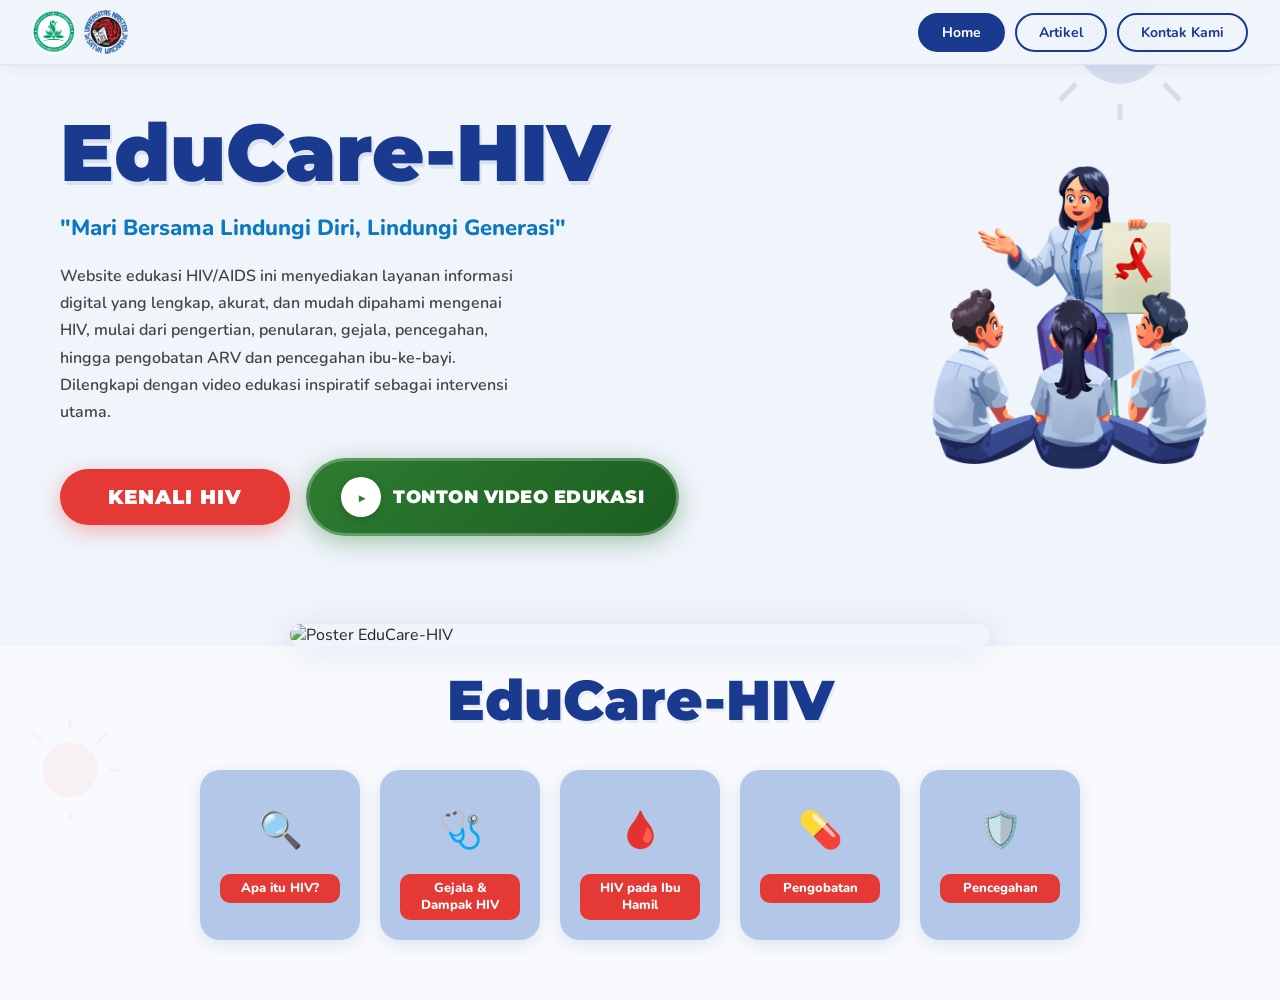
==== index.html @ a81329e0 "sudah semua" ====
<!DOCTYPE html>
<html lang="id">
<head>
<meta charset="UTF-8">
<meta name="viewport" content="width=device-width, initial-scale=1.0">
<title>Digital Edu-HIV | Kenali HIV</title>
<link href="https://fonts.googleapis.com/css2?family=Nunito:wght@400;600;700;800;900&family=Montserrat:wght@700;800;900&display=swap" rel="stylesheet">
<link rel="stylesheet" href="style.css">
</head>
<body>
<!-- Virus background decoration -->
<div style="position:fixed;inset:0;pointer-events:none;z-index:0;overflow:hidden">
  <svg style="position:absolute;top:-40px;right:80px;width:160px;opacity:0.12" viewBox="0 0 200 200"><circle cx="100" cy="100" r="55" fill="#1a3a8f"/><g stroke="#1a3a8f" stroke-width="6" fill="none"><line x1="100" y1="20" x2="100" y2="0"/><line x1="155" y1="45" x2="175" y2="25"/><line x1="180" y1="100" x2="200" y2="100"/><line x1="155" y1="155" x2="175" y2="175"/><line x1="100" y1="180" x2="100" y2="200"/><line x1="45" y1="155" x2="25" y2="175"/><line x1="20" y1="100" x2="0" y2="100"/><line x1="45" y1="45" x2="25" y2="25"/></g><circle cx="100" cy="20" r="7" fill="#1a3a8f"/></svg>
  <svg style="position:absolute;bottom:80px;left:20px;width:100px;opacity:0.09" viewBox="0 0 200 200"><circle cx="100" cy="100" r="55" fill="#e53935"/><g stroke="#e53935" stroke-width="6" fill="none"><line x1="100" y1="20" x2="100" y2="0"/><line x1="155" y1="45" x2="175" y2="25"/><line x1="180" y1="100" x2="200" y2="100"/><line x1="100" y1="180" x2="100" y2="200"/><line x1="45" y1="45" x2="25" y2="25"/></g></svg>
</div>

<!-- NAVBAR -->
<nav class="navbar">
  <div class="navbar-logos">
    <img src="gambar/logo FIK.jpeg" alt="Logo FIK"> 
    <img src="gambar/UKSW LOGO.png" alt="Logo UKSW">
  </div>
  <div class="navbar-links">
    <a class="nav-btn active" href="index.html">Home</a>
    <a class="nav-btn" href="artikel.html">Artikel</a>
    <a class="nav-btn" href="kontak.html">Kontak Kami</a>
  </div>
</nav>

<!-- ================ HOME PAGE ================ -->
<div class="page active" id="page-home">
  <div class="hero" style="position:relative">
    <div class="hero-text">
      <div class="hero-title">EduCare-HIV</div>
      <div class="hero-subtitle"> "Mari Bersama Lindungi Diri, Lindungi Generasi"</div>
      <p class="hero-desc">Website edukasi HIV/AIDS ini menyediakan layanan informasi digital yang lengkap, akurat, dan mudah dipahami mengenai HIV, mulai dari pengertian, penularan, gejala, pencegahan, hingga pengobatan ARV dan pencegahan ibu-ke-bayi. Dilengkapi dengan video edukasi inspiratif sebagai intervensi utama.</p>
      <div style="display:flex; align-items:center; gap:16px; flex-wrap:wrap;">
        <button class="hero-cta" onclick="showMenuSection()">KENALI HIV</button>
        <a href="https://youtu.be/QEv-DWT2_fU?si=ccV4FXZX_qn6AfQ3" target="_blank" rel="noopener" class="video-edu-btn">
          <span class="video-edu-icon">▶</span>
          Tonton Video Edukasi
        </a>
      </div>
    </div>
    <div class="hero-image">
      <svg viewBox="0 0 200 200" fill="none">
        <image href="gambar/1.png" x="0" y="0" width="200" height="200"/>
      </svg>
    </div>
  </div>
  
  <!-- POSTER -->
  <div class="poster-wrap" style="display:flex; justify-content:center; align-items:center; padding: 40px 24px 0; background:transparent;">
    <img src="gambar/Poster.jpg" alt="Poster EduCare-HIV" style="max-width:700px; width:100%; border-radius:20px; box-shadow:0 8px 32px rgba(26,58,143,0.18);">
  </div>

  <div class="menu-section" id="menu-section">
    <div class="menu-title">EduCare-HIV</div>
    <div class="menu-grid">
      <button class="menu-card" onclick="showPage('apa-itu-hiv')"><div class="menu-card-icon">🔍</div><div class="menu-card-label">Apa itu HIV?</div></button>
      <button class="menu-card" onclick="showPage('gejala-dampak')"><div class="menu-card-icon">🩺</div><div class="menu-card-label">Gejala &amp; Dampak HIV</div></button>
      <button class="menu-card" onclick="showPage('hiv-ibu-hamil')"><div class="menu-card-icon">🩸</div><div class="menu-card-label">HIV pada Ibu Hamil</div></button>
      <button class="menu-card" onclick="showPage('pengobatan')"><div class="menu-card-icon">💊</div><div class="menu-card-label">Pengobatan</div></button>
      <button class="menu-card" onclick="showPage('pencegahan')"><div class="menu-card-icon">🛡️</div><div class="menu-card-label">Pencegahan</div></button>
    </div>
  </div>
</div>

<!-- ================ APA ITU HIV PAGE ================ -->
<div class="page" id="page-apa-itu-hiv">
  <div class="inner-page">
    <div class="page-title reveal">Apa itu HIV?</div>
    <div class="reveal delay-1">
      <div class="acc-row" onclick="togglePanel('panel-pengertian', this.querySelector('.acc-row-label'))">
        <div class="acc-row-icon"><svg width="44" height="52" viewBox="0 0 100 120"><path d="M50 5 L88 22 L88 62 Q88 92 50 112 Q12 92 12 62 L12 22 Z" fill="#1a3a8f" stroke="#4a90d9" stroke-width="3"/><path d="M50 35 Q55 44 55 51 Q55 59 50 65 Q45 59 45 51 Q45 44 50 35Z" fill="#e53935"/><path d="M50 65 L44 78 M50 65 L56 78" stroke="#e53935" stroke-width="3" fill="none"/></svg></div>
        <div class="acc-row-right">
          <button class="acc-row-label" id="lbl-pengertian">Pengertian HIV/AIDS <span>▼</span></button>
          <div class="acc-row-bar"></div>
        </div>
      </div>
      <div class="acc-panel" id="panel-pengertian">
  <div class="acc-panel-inner" style="display:flex; align-items:stretch; gap:16px;">
    <div class="acc-panel-imgs" style="flex:0 0 50%; min-width:0;">
      <div class="acc-panel-img" style="height:100%; min-height:200px;">
        <img src="gambar/3.jpeg" alt="gambar" style="width:100%;height:100%;object-fit:cover;border-radius:8px;">
      </div>
    </div>
    <div class="acc-panel-text" style="flex:1; min-width:0;">
      <p><strong>HIV (Human Immunodeficiency Virus)</strong> adalah virus yang menyerang sistem kekebalan tubuh manusia, khususnya sel CD4 atau sel T-helper yang berperan penting dalam melindungi tubuh dari berbagai penyakit infeksi. Virus ini secara perlahan melemahkan kemampuan tubuh untuk melawan infeksi dan penyakit tertentu.</p><br>
      <p>HIV termasuk dalam kelompok <strong>retrovirus</strong>, yang berarti virus ini menggunakan RNA sebagai materi genetiknya dan menggunakan enzim <em>reverse transcriptase</em> untuk mengubah RNA menjadi DNA di dalam sel inang. <em>Nursalam, Ninuk, D.M. (2022).</em></p><br>
      <p><strong>AIDS (Acquired Immunodeficiency Syndrome)</strong> adalah stadium akhir infeksi HIV saat CD4 &lt; 200 sel/μL, membuat tubuh tidak mampu melawan infeksi oportunistik yang mengancam jiwa.</p>
    </div>
  </div>
</div>
    </div>
    <div class="reveal delay-2">
      <div class="acc-row" onclick="togglePanel('panel-penularan', this.querySelector('.acc-row-label'))">
        <div class="acc-row-icon"><svg width="50" height="50" viewBox="0 0 100 100"><circle cx="35" cy="30" r="18" fill="#7b4f3a"/><rect x="17" y="46" width="36" height="40" rx="10" fill="#a0522d"/><circle cx="65" cy="30" r="18" fill="#5a3e2b"/><rect x="47" y="46" width="36" height="40" rx="10" fill="#7b5c44"/></svg></div>
        <div class="acc-row-right">
          <button class="acc-row-label" id="lbl-penularan">Cara Penularan <span>▼</span></button>
          <div class="acc-row-bar"></div>
        </div>
      </div>
      <div class="acc-panel" id="panel-penularan">
        <div class="acc-panel-inner">
          <div class="acc-panel-imgs">
            <div class="acc-panel-img" style="background:linear-gradient(180deg,#b71c1c,#c62828)">🩸</div>
            <div class="acc-panel-img" style="background:linear-gradient(180deg,#c62828,#880e0e)">🍼</div>
            <div class="acc-panel-img" style="background:linear-gradient(180deg,#880e0e,#6a0000)">👶</div>
          </div>
          <div class="acc-panel-text">
            <p>HIV dapat ditularkan melalui kontak langsung dengan cairan tubuh: <strong>darah, air mani, cairan vagina, cairan rektal, serta ASI</strong>. Penularan terjadi melalui hubungan seksual tanpa pengaman, berbagi jarum suntik, transfusi darah yang terkontaminasi, dan penularan dari ibu ke anak.</p><br>
            <p>Penularan dari ibu ke anak <strong>(transmisi vertikal)</strong> dapat terjadi selama kehamilan, persalinan, maupun saat menyusui.</p><br>
            <p>⚠️ <strong>HIV TIDAK menular</strong> melalui: jabat tangan, pelukan, batuk, bersin, berbagi makanan/minuman, toilet, atau gigitan nyamuk.</p>
          </div>
        </div>
      </div>
    </div>
    <div class="reveal delay-3">
      <div class="acc-row" onclick="togglePanel('panel-epidemiologi', this.querySelector('.acc-row-label'))">
        <div class="acc-row-icon"><svg width="52" height="48" viewBox="0 0 110 100"><rect x="5" y="10" width="100" height="75" rx="8" fill="#1a3a8f" opacity="0.15"/><rect x="20" y="55" width="14" height="28" rx="3" fill="#e53935"/><rect x="42" y="40" width="14" height="43" rx="3" fill="#e53935" opacity="0.8"/><rect x="64" y="28" width="14" height="55" rx="3" fill="#e53935" opacity="0.6"/><rect x="86" y="15" width="14" height="68" rx="3" fill="#e53935" opacity="0.4"/><polyline points="27,55 49,40 71,28 93,15" stroke="#ffd600" stroke-width="3" fill="none" stroke-linecap="round"/></svg></div>
        <div class="acc-row-right">
          <button class="acc-row-label" id="lbl-epidemiologi">Infografis Epidemiologi <span>▼</span></button>
          <div class="acc-row-bar"></div>
        </div>
      </div>
      <div class="acc-panel" id="panel-epidemiologi">
        <div class="acc-panel-inner">
          <div class="acc-panel-imgs">
            <div class="acc-panel-img" style="background:linear-gradient(180deg,#1a3a8f,#1565c0)">🌍</div>
            <div class="acc-panel-img" style="background:linear-gradient(180deg,#1565c0,#0d47a1)">📊</div>
            <div class="acc-panel-img" style="background:linear-gradient(180deg,#0d47a1,#0a2f7a)">🏥</div>
          </div>
          <div class="acc-panel-text">
            <p>Menurut <strong>WHO</strong>, HIV masih menjadi masalah kesehatan global dengan <strong style="color:#ffd600">39 juta penderita</strong> (2022). Afrika menjadi wilayah terdampak terbesar, sementara Asia Tenggara menyumbang ~10% kasus.</p>
            <div style="display:grid;grid-template-columns:1fr 1fr 1fr;gap:8px;margin-top:16px">
              <div style="background:rgba(255,255,255,0.12);border-radius:10px;padding:10px;text-align:center"><div style="font-size:20px;font-weight:900;color:#ffd600">39 Jt</div><div style="font-size:11px;opacity:0.85">ODHA di dunia (2022)</div></div>
              <div style="background:rgba(255,255,255,0.12);border-radius:10px;padding:10px;text-align:center"><div style="font-size:20px;font-weight:900;color:#ffd600">1,6%</div><div style="font-size:11px;opacity:0.85">Angka kematian (2022)</div></div>
              <div style="background:rgba(255,255,255,0.12);border-radius:10px;padding:10px;text-align:center"><div style="font-size:20px;font-weight:900;color:#ffd600">1,3 Jt</div><div style="font-size:11px;opacity:0.85">Kasus AIDS baru (2022)</div></div>
            </div>
          </div>
        </div>
      </div>
    </div>
    <div class="clearfix reveal delay-4"><button class="btn-back" onclick="showPage('home')">⬅ KEMBALI</button></div>
  </div>
</div>

<!-- ================ GEJALA & DAMPAK PAGE ================ -->
<div class="page" id="page-gejala-dampak">
  <div class="inner-page">
    <div class="page-title reveal">Gejala &amp; Dampak HIV</div>
    <div class="acc-item reveal delay-1">
      <button class="acc-header" onclick="toggleAcc(this)"><span class="acc-icon">🤱</span>Fase Akut<span class="acc-arrow">▼</span></button>
      <div class="acc-body">
        <div class="acc-content">
         <div class="acc-content-text" style="display:flex; align-items:stretch; gap:16px;">
          <div style="flex:0 0 50%; min-width:0;">
          <img src="gambar/4.png" alt="gambar" style="width:100%;height:100%;object-fit:cover;border-radius:8px;">
          </div>
      <div style="flex:1; min-width:0;">
       <p><strong>Fase akut</strong> HIV umumnya terjadi 2–4 minggu setelah paparan, dengan gejala menyerupai flu: demam, kelelahan, ruam, sakit kepala, pembengkakan kelenjar getah bening, dan diare. Pada tahap ini terjadi kerusakan signifikan pada sistem imun, termasuk hilangnya hingga 60% sel CD4 memori dalam dua minggu pertama.</p>
        <br><p>Pada ibu hamil, fase akut juga muncul dalam rentang waktu yang sama dengan keluhan demam, nyeri tenggorokan, ruam, pembesaran kelenjar getah bening, serta nyeri otot dan sendi. Viral load sangat tinggi sehingga meningkatkan risiko transmisi dari ibu ke janin (Hastuti et al., 2022).</p>      
      </div>
    </div>
  </div>
</div>
    </div>
    <div class="acc-item">
      <button class="acc-header" onclick="toggleAcc(this)"><span class="acc-icon">❤️</span>Fase Laten<span class="acc-arrow">▼</span></button>
      <div class="acc-body">
        <div class="acc-content">
         <div class="acc-content-text" style="display:flex; align-items:stretch; gap:16px;">
          <div style="flex:0 0 50%; min-width:0;">
          <img src="gambar/5.png" alt="gambar" style="width:100%;height:100%;object-fit:cover;border-radius:8px;">
          </div>
          <div style="flex:1; min-width:0;">
          <p>Virus bereplikasi secara aktif di dalam tubuh, namun penderita umumnya tidak menunjukkan gejala klinis yang nyata. Pada ibu hamil dengan HIV dalam fase laten ini menjadi sumber penularan bagi janinnya. Jika tidak terdeteksi, kondisi ini dapat berkembang ke tahap lebih berat dengan gejala demam persisten, penurunan berat badan, pembengkakan kelenjar getah bening, keringat malam, dan kelemahan tubuh (Pravitasari et al., 2022).</p>
        </div>
      </div>
  </div>
</div>
    </div>
    <div class="acc-item">
      <button class="acc-header" onclick="toggleAcc(this)"><span class="acc-icon">🎗️</span>Fase AIDS<span class="acc-arrow">▼</span></button>
     <div class="acc-body">
        <div class="acc-content">
         <div class="acc-content-text" style="display:flex; align-items:stretch; gap:16px;">
          <div style="flex:0 0 50%; min-width:0;">
          <img src="gambar/6.png" alt="gambar" style="width:100%;height:100%;object-fit:cover;border-radius:8px;">
          </div>
          <div style="flex:1; min-width:0;">
        <p><strong>AIDS</strong> adalah tahap akhir infeksi HIV: CD4 &lt; 200 sel/mm³ dan munculnya infeksi oportunistik seperti tuberkulosis, kandidiasis, dan pneumonia. Pada ibu hamil yang mengalami AIDS, risiko komplikasi kehamilan dan penularan ke bayi meningkat signifikan jika tidak mendapat terapi ARV optimal.</p>
        </div>
      </div>
  </div>
</div>
    </div>
    <div class="acc-item">
      <button class="acc-header" onclick="toggleAcc(this)"><span class="acc-icon">🧍</span>Dampak Fisik<span class="acc-arrow">▼</span></button>
      <div class="acc-body">
        <div class="acc-content">
         <div class="acc-content-text" style="display:flex; align-items:stretch; gap:16px;">
          <div style="flex:0 0 50%; min-width:0;">
          <img src="gambar/7.png" alt="gambar" style="width:100%;height:100%;object-fit:cover;border-radius:8px;">
          </div>
          <div style="flex:1; min-width:0;">
        <p>Dampak fisik HIV/AIDS meliputi inflamasi kronis, risiko penyakit jantung, osteoporosis, gangguan metabolisme, penurunan massa otot dan kelelahan kronis, serta gangguan kognitif. Pada ibu hamil, HIV menyebabkan imunosupresi berat sehingga rentan terhadap infeksi oportunistik seperti kandidiasis, gangguan pernapasan, dan diare kronis.</p>
        </div>
      </div>
  </div>
</div>
    </div>
    <div class="acc-item">
      <button class="acc-header" onclick="toggleAcc(this)"><span class="acc-icon">🧠</span>Dampak Psikologis<span class="acc-arrow">▼</span></button>
    <div class="acc-body">
  <div class="acc-content">
    <div class="acc-content-text" style="display:flex; align-items:center; gap:16px;">
      <div style="flex:0 0 45%; min-width:0;">
        <img src="gambar/8.png" alt="gambar" style="width:100%;aspect-ratio: 1153/589;object-fit:cover;object-position: center;border-radius:8px;display:block;">
      </div>
      <div style="flex:1; min-width:0;">
        <p>Sebagian besar ODHA mengalami tekanan mental signifikan setelah mengetahui status kesehatannya: penolakan diagnosa, stres berat, dan depresi. Sekitar sepertiga ODHA pernah mengalami ide untuk mengakhiri hidup. Stigma dan diskriminasi sosial memperparah kecemasan, mendorong ODHA menarik diri dari lingkungan sosial (Syam, 2025).</p>
        <br>
        <p>Ibu hamil dengan HIV memiliki risiko lebih tinggi mengalami depresi, kecemasan, dan stres prenatal. Evaluasi kesehatan mental menjadi aspek penting dalam pencegahan gangguan psikologis yang lebih berat.</p>
      </div>
    </div>
  </div>
</div>
    </div>
    <div class="acc-item">
      <button class="acc-header" onclick="toggleAcc(this)"><span class="acc-icon">👥</span>Stigma Sosial<span class="acc-arrow">▼</span></button>
       <div class="acc-body">
        <div class="acc-content">
         <div class="acc-content-text" style="display:flex; align-items:stretch; gap:16px;">
          <div style="flex:0 0 50%; min-width:0;">
          <img src="gambar/9.png" alt="gambar" style="width:100%;height:100%;object-fit:cover;border-radius:8px;">
          </div>
          <div style="flex:1; min-width:0;">
        <p>Stigma terhadap ODHA akibat kurangnya pemahaman masyarakat menimbulkan dampak psikologis: sedih, malu, cemas, dan rendah diri. Stigma membuat sebagian orang enggan mengungkapkan status atau mencari layanan medis. Kondisi serupa dialami ibu hamil dengan HIV yang takut penilaian sosial sehingga ragu menjalani pemeriksaan (Ninef et al., 2023).</p>
        </div>
      </div>
  </div>
</div>
    </div>
    <div class="clearfix"><button class="btn-back" onclick="showPage('home')">⬅ KEMBALI</button></div>
  </div>
</div>

<!-- ================ HIV IBU HAMIL PAGE ================ -->
<div class="page" id="page-hiv-ibu-hamil">
  <div class="inner-page">
    <div class="page-title reveal">HIV pada Ibu Hamil</div>
    <div class="acc-item">
      <button class="acc-header" onclick="toggleAcc(this)"><span class="acc-icon">🤰</span>Risiko Ibu ke Bayi<span class="acc-arrow">▼</span></button>
  <div class="acc-body">
  <div class="acc-content">
    <div class="acc-content-text" style="display:flex; align-items:center; gap:16px;">
      <div style="flex:0 0 40%; min-width:0;">
        <img src="gambar/10.png" alt="gambar" style="width:70%;aspect-ratio: 471/1539;object-fit:cover;object-position: center;border-radius:8px;display:block;">
      </div>
      <div style="flex:1; min-width:0;">
        <p>Lebih dari 90% kasus HIV pada bayi terjadi akibat penularan dari ibu kepada anak (MTCT/transmisi vertikal). Penularan dapat berlangsung selama kehamilan, persalinan, maupun saat menyusui.</p>
        <br><p><strong>Kapan penularan bisa terjadi?</strong></p>
        <ul style="padding-left:18px;line-height:2;margin-top:6px">
          <li>🤰 <strong>Selama kehamilan (in utero)</strong> — risiko 5–10%: HIV dapat melewati plasenta masuk ke tubuh janin jika viral load ibu tinggi dan tidak menjalani terapi ARV.</li>
          <li>🏥 <strong>Saat persalinan (intrapartum)</strong> — risiko 10–20%: Bayi terpapar darah dan cairan vagina yang mengandung HIV ketika melewati jalan lahir.</li>
          <li>🍼 <strong>Saat menyusui</strong> — risiko 5–20%: HIV terdapat dalam ASI dan dapat masuk melalui lapisan saluran cerna bayi yang masih sensitif.</li>
        </ul>
        <br><p>Risiko penularan dapat ditekan hingga sangat rendah apabila ibu rutin mengonsumsi ARV selama kehamilan dan bayi mendapat obat pencegahan setelah lahir.</p>
      </div>
    </div>
  </div>
</div>
    </div>
    <div class="clearfix" style="margin-top:16px"><button class="btn-back" onclick="showPage('home')">⬅ KEMBALI</button></div>
  </div>
</div>

<!-- ================ PENGOBATAN PAGE ================ -->
<div class="page" id="page-pengobatan">
  <div class="inner-page">
    <div class="page-title reveal">Pengobatan HIV</div>
    <div class="acc-item">
      <button class="acc-header" onclick="toggleAcc(this)"><span class="acc-icon">💊</span>Terapi Antiretroviral (ARV)<span class="acc-arrow">▼</span></button>
      <div class="acc-body"><div class="acc-content"><div class="acc-content-text">
        <p><strong>Terapi ARV</strong> menghambat perkembangbiakan virus di dalam tubuh. Tidak menyembuhkan HIV, tetapi dapat menurunkan viral load, menjaga sistem kekebalan tubuh tetap kuat, serta mencegah komplikasi dan penularan kepada orang lain.</p>
      </div></div></div>
    </div>
    <div class="acc-item">
      <button class="acc-header" onclick="toggleAcc(this)"><span class="acc-icon">🏥</span>Golongan dan Jenis Obat ARV<span class="acc-arrow">▼</span></button>
      <div class="acc-body">
  <div class="acc-content">
    <div class="acc-content-text" style="display:flex; align-items:center; gap:16px;">
      <div style="flex:0 0 33%; min-width:0;">
        <img src="gambar/11.jpg" alt="gambar" style="width:70%;aspect-ratio: 471/1539;object-fit:cover;object-position: center;border-radius:8px;display:block;">
      </div>
      <div style="flex:1; min-width:0;">
        <p><strong>Golongan ARV yang digunakan di Indonesia:</strong></p><br>
        <p><strong>1. Tenofovir</strong> — Menghentikan perkembangan virus HIV, menjaga daya tahan tubuh tetap kuat.</p>
        <p><strong>2. Lamivudine</strong> — Menghambat pertumbuhan virus HIV sehingga jumlah virus dalam darah menurun.</p>
        <p><strong>3. Dolutegravir</strong> — Mencegah virus HIV masuk dan menyatu dengan sel tubuh manusia.</p>
        <p><strong>4. Zidovudine</strong> — Mengurangi jumlah virus HIV dalam darah; sering digunakan untuk mencegah penularan ibu ke bayi.</p>
        <p><strong>5. Nevirapine</strong> — Menghambat enzim yang dibutuhkan virus untuk berkembang.</p>
      </div>
    </div>
  </div>
</div>

    </div>
    <div class="acc-item">
      <button class="acc-header" onclick="toggleAcc(this)"><span class="acc-icon">📋</span>Cara dan Waktu Minum ARV<span class="acc-arrow">▼</span></button>
      <div class="acc-body">
        <div class="acc-content">
         <div class="acc-content-text" style="display:flex; align-items:stretch; gap:16px;">
          <div style="flex:0 0 50%; min-width:0;">
          <img src="gambar/12.jpeg" alt="gambar" style="width:100%;height:100%;object-fit:cover;border-radius:8px;">
          </div>
      <div style="flex:1; min-width:0;">
       <p><strong>Cara Penggunaan:</strong></p>
        <ul style="padding-left:18px;line-height:2;margin-top:6px">
          <li>Diminum setiap hari pada jam yang sama</li>
          <li>Boleh diminum setelah makan jika terasa mual</li>
          <li>Jangan pernah berhenti tanpa izin dokter</li>
        </ul>
        <br><p><strong>Perhatian:</strong> Berkonsultasi jika mengalami mual hebat, ruam berat, pusing berat, atau sangat lemas. Hindari minum obat bersamaan dengan obat lain tanpa konsultasi dokter.</p>
      </div>
    </div>
  </div>
</div>

    </div>
    <div class="acc-item">
      <button class="acc-header" onclick="toggleAcc(this)"><span class="acc-icon">📌</span>Kepatuhan dan Dampak<span class="acc-arrow">▼</span></button>
      <div class="acc-body">
        <div class="acc-content">
         <div class="acc-content-text" style="display:flex; align-items:stretch; gap:16px;">
          <div style="flex:0 0 50%; min-width:0;">
          <img src="gambar/13.jpeg" alt="gambar" style="width:100%;height:100%;object-fit:cover;border-radius:8px;">
          </div>
           <div style="flex:1; min-width:0;">
              <p>Ketaatan mengonsumsi ARV penting dalam: menurunkan viral load hingga tidak terdeteksi, mencegah resistensi, mempertahankan jumlah sel CD4, dan mengurangi risiko penularan ke bayi. Ketidakpatuhan dapat menyebabkan kegagalan pengobatan. Efek samping umum: mual, muntah, diare, anemia, ruam kulit—dapat dikendalikan melalui pemantauan berkala.</p>
      </div>
    </div>
  </div>
</div>
    </div>
    <div class="acc-item">
      <button class="acc-header" onclick="toggleAcc(this)"><span class="acc-icon">💢</span>Efek Samping<span class="acc-arrow">▼</span></button>
      <div class="acc-body">
        <div class="acc-content">
         <div class="acc-content-text" style="display:flex; align-items:stretch; gap:16px;">
          <div style="flex:0 0 50%; min-width:0;">
          <img src="gambar/14.jpeg" alt="gambar" style="width:100%;height:100%;object-fit:cover;border-radius:8px;">
          </div>
           <div style="flex:1; min-width:0;">
        <p>Konsumsi ARV pada ibu hamil berperan menurunkan jumlah virus hingga tidak terdeteksi sehingga risiko penularan ke bayi dapat ditekan. Meskipun dapat menimbulkan efek samping seperti mual, anemia, atau gangguan fungsi hati, manfaat ARV tetap jauh lebih besar sehingga obat harus diminum teratur sesuai anjuran tenaga kesehatan.</p>
      </div>
    </div>
  </div>
</div>
    </div>
    <div class="clearfix"><button class="btn-back" onclick="showPage('home')">⬅ KEMBALI</button></div>
  </div>
</div>

<!-- ================ PENCEGAHAN PAGE ================ -->
<div class="page" id="page-pencegahan">
  <div class="inner-page" style="max-width:700px">
    <div class="page-title reveal">Pencegahan HIV</div>
    <div class="reveal delay-1">
      <div class="acc-row" onclick="togglePanel('panel-pA', this.querySelector('.acc-row-label'))">
        <div class="acc-row-icon" style="background:#dce8f8;font-family:'Montserrat',sans-serif;font-size:32px;font-weight:900;color:#c0392b;">A</div>
        <div class="acc-row-right"><button class="acc-row-label" id="lbl-pA">A-Absistensi (Tidak melakukan hubungan seksual beresiko)<span>▼</span></button><div class="acc-row-bar"></div></div>
      </div>
      <div class="acc-panel" id="panel-pA"><div class="acc-panel-inner"><div class="acc-panel-text" style="padding:16px 22px">Menghindari perilaku seksual berisiko dan melakukan hubungan seksual secara aman dengan menggunakan kondom secara konsisten serta tidak berganti-ganti pasangan.</div></div></div>
    </div>
    <div class="reveal delay-2">
      <div class="acc-row" onclick="togglePanel('panel-pB', this.querySelector('.acc-row-label'))">
        <div class="acc-row-icon" style="background:#dce8f8;font-family:'Montserrat',sans-serif;font-size:32px;font-weight:900;color:#c0392b;">B</div>
        <div class="acc-row-right"><button class="acc-row-label" id="lbl-pB">B – Bersih dan Aman Darah <span>▼</span></button><div class="acc-row-bar"></div></div>
      </div>
      <div class="acc-panel" id="panel-pB"><div class="acc-panel-inner"><div class="acc-panel-text" style="padding:16px 22px">Tidak berbagi jarum suntik dan memastikan penggunaan alat medis, tato, atau tindik dalam kondisi steril untuk mencegah penularan melalui darah.</div></div></div>
    </div>
    <div class="reveal delay-3">
      <div class="acc-row" onclick="togglePanel('panel-pC', this.querySelector('.acc-row-label'))">
        <div class="acc-row-icon" style="background:#fde8cc;font-family:'Montserrat',sans-serif;font-size:32px;font-weight:900;color:#e67e22;">C</div>
        <div class="acc-row-right"><button class="acc-row-label" id="lbl-pC">C – Cek HIV Secara Rutin<span>▼</span></button><div class="acc-row-bar"></div></div>
      </div>
      <div class="acc-panel" id="panel-pC"><div class="acc-panel-inner"><div class="acc-panel-text" style="padding:16px 22px">Melakukan skrining atau tes HIV secara berkala, terutama bagi individu dengan faktor risiko, agar infeksi dapat terdeteksi dan ditangani lebih dini.</div></div></div>
    </div>
    <div class="reveal delay-4">
      <div class="acc-row" onclick="togglePanel('panel-pD', this.querySelector('.acc-row-label'))">
        <div class="acc-row-icon" style="background:#dce8f8;font-family:'Montserrat',sans-serif;font-size:32px;font-weight:900;color:#c0392b;">D</div>
        <div class="acc-row-right"><button class="acc-row-label" id="lbl-pD">D – Dukungan Pengobatan (Terapi ARV)<span>▼</span></button><div class="acc-row-bar"></div></div>
      </div>
      <div class="acc-panel" id="panel-pD"><div class="acc-panel-inner"><div class="acc-panel-text" style="padding:16px 22px">Bagi orang dengan HIV, rutin mengonsumsi terapi antiretroviral (ARV) untuk menurunkan jumlah virus sehingga risiko penularan semakin kecil.</div></div></div>
    </div>
    <div class="reveal delay-5">
      <div class="acc-row" onclick="togglePanel('panel-pE', this.querySelector('.acc-row-label'))">
        <div class="acc-row-icon" style="background:#dce8f8;font-family:'Montserrat',sans-serif;font-size:32px;font-weight:900;color:#c0392b;">E</div>
        <div class="acc-row-right"><button class="acc-row-label" id="lbl-pE">E – Edukasi dan Eliminasi Stigma<span>▼</span></button><div class="acc-row-bar"></div></div>
      </div>
      <div class="acc-panel" id="panel-pE"><div class="acc-panel-inner"><div class="acc-panel-text" style="padding:16px 22px">Meningkatkan edukasi tentang HIV serta mengurangi stigma agar masyarakat memahami cara penularan yang benar dan mendukung akses layanan kesehatan.</div></div></div>
    </div>
    <!-- QUIZ BOX -->
    <div class="quiz-box reveal" style="margin-top:28px">
      <div class="quiz-box-text">
        <div class="quiz-box-title">📝 Uji Pengetahuanmu!</div>
        <div class="quiz-box-desc">Sudah baca semua materi pencegahan HIV?<br>Sekarang waktunya kerjakan quiz untuk mengecek pemahamanmu!</div>
      </div>
      <a href="https://docs.google.com/forms/d/e/1FAIpQLSdXBkF-D1U_JVSRG3JG3_ohh5ZMYqhpOCGl5YpAkwWz1QZ7_g/viewform?usp=header" target="_blank" rel="noopener" class="quiz-btn">
        <span class="quiz-btn-icon">✏️</span>
        Kerjakan Quiz
      </a>
    </div>
    <div class="clearfix reveal" style="margin-top:24px"><button class="btn-back" onclick="showPage('home')">⬅ KEMBALI</button></div>
  </div>
</div>

<script>
  
function showPage(pageId) {
    document.querySelectorAll('.page').forEach(p => p.classList.remove('active'));
    const targetPage = document.getElementById('page-' + pageId);
    if (targetPage) { 
        targetPage.classList.add('active');
        targetPage.scrollIntoView({ behavior: 'smooth' });
    }
    setTimeout(() => triggerReveal(), 50);
}

  function showMenuSection() {
    document.getElementById('menu-section').scrollIntoView({ behavior: 'smooth' });
  }
  function togglePanel(panelId, labelEl) {
    const panel = document.getElementById(panelId);
    const isOpen = panel.classList.contains('open');
    const page = panel.closest('.page');
    page.querySelectorAll('.acc-panel').forEach(p => p.classList.remove('open'));
    page.querySelectorAll('.acc-row-label').forEach(l => l.classList.remove('open'));
    page.querySelectorAll('.acc-row-label span').forEach(a => a.style.transform = 'rotate(0deg)');
    if (!isOpen) {
      panel.classList.add('open');
      if (labelEl) { labelEl.classList.add('open'); const arrow = labelEl.querySelector('span'); if (arrow) arrow.style.transform = 'rotate(180deg)'; }
      setTimeout(() => panel.scrollIntoView({ behavior: 'smooth', block: 'nearest' }), 80);
    }
  }
  function toggleAcc(header) {
    const body = header.nextElementSibling;
    const isOpen = body.classList.contains('open');
    const innerPage = header.closest('.inner-page');
    innerPage.querySelectorAll('.acc-body').forEach(b => b.classList.remove('open'));
    innerPage.querySelectorAll('.acc-header').forEach(h => h.classList.remove('open'));
    if (!isOpen) { body.classList.add('open'); header.classList.add('open'); setTimeout(() => body.scrollIntoView({ behavior: 'smooth', block: 'nearest' }), 80); }
  }
  function triggerReveal() {
    const activePage = document.querySelector('.page.active');
    if (!activePage) return;
    activePage.querySelectorAll('.reveal').forEach((el, i) => { setTimeout(() => el.classList.add('visible'), i * 80); });
  }
  const observer = new IntersectionObserver((entries) => { entries.forEach(entry => { if (entry.isIntersecting) entry.target.classList.add('visible'); }); }, { threshold: 0.12 });
  function initObserver() { document.querySelectorAll('.reveal').forEach(el => observer.observe(el)); }
  window.addEventListener('DOMContentLoaded', () => { initObserver(); triggerReveal(); });
</script>
</body>
</html>
---- style.css ----
:root {
    --red: #e53935;
    --red-dark: #b71c1c;
    --blue: #1a3a8f;
    --blue-mid: #1565c0;
    --blue-light: #4a90d9;
    --blue-bg: #b3cef0;
    --blue-card: #1a3a8f;
    --white: #ffffff;
    --bg: #f0f4fb;
    --text-dark: #1a237e;
    --shadow: 0 4px 24px rgba(26,58,143,0.15);
  }
  * { box-sizing: border-box; margin: 0; padding: 0; }
  body { font-family: 'Nunito', sans-serif; background: var(--bg); color: #222; min-height: 100vh; overflow-x: hidden; }
  .navbar { position: sticky; top: 0; z-index: 100; background: rgba(240,244,251,0.95); backdrop-filter: blur(8px); display: flex; align-items: center; justify-content: space-between; padding: 10px 32px; border-bottom: 1.5px solid rgba(26,58,143,0.08); box-shadow: 0 2px 12px rgba(26,58,143,0.07); }
  .navbar-logos { display: flex; align-items: center; gap: 8px; }
  .navbar-logos img { height: 44px; width: 44px; object-fit: contain; border-radius: 50%; }
  .navbar-links { display: flex; gap: 10px; }
  .nav-btn { padding: 8px 22px; border-radius: 24px; border: 2px solid var(--blue); background: transparent; color: var(--blue); font-family: 'Nunito', sans-serif; font-weight: 700; font-size: 14px; cursor: pointer; transition: all 0.2s; text-decoration: none; display: inline-block; }
  .nav-btn:hover, .nav-btn.active { background: var(--blue); color: white; }
  .page { display: none; min-height: calc(100vh - 65px); position: relative; z-index: 1; }
  .page.active { display: block; }
  #page-home { display: flex; flex-direction: column; }

  /* ===== HERO: HORIZONTAL LAYOUT ===== */
.hero {
  display: flex !important;
  flex-direction: row !important;
  align-items: center !important;
  justify-content: space-between !important;
  gap: 40px !important;
  flex-wrap: nowrap !important;
  padding: 48px 60px !important;
  min-height: 420px;
}
.hero-text {
  flex: 1 1 0 !important;
  min-width: 0 !important;
  max-width: 55% !important;
}
.hero-image {
  flex: 0 0 auto !important;
  width: 320px !important;
  max-width: 40% !important;
  display: flex !important;
  align-items: center !important;
  justify-content: center !important;
}
.hero-image svg { width: 100% !important; height: auto !important; }
.hero > svg { display: none !important; }

  .hero-welcome { font-family: 'Montserrat', sans-serif; font-size: clamp(22px, 3.5vw, 36px); color: var(--red); font-weight: 800; margin-bottom: 4px; }
  .hero-title { font-family: 'Montserrat', sans-serif; font-size: clamp(50px, 7vw, 80px); font-weight: 900; color: var(--blue); line-height: 1; margin-bottom: 20px; text-shadow: 2px 4px 0 rgba(26,58,143,0.10); }
  .hero-subtitle { font-family: 'Nunito', sans-serif; font-size: clamp(15px, 2.5vw, 22px); font-weight: 800; color: #0c78c0; margin-bottom: 20px; }
  .hero-desc { font-size: 16px; line-height: 1.7; color: #444; font-weight: 600; margin-bottom: 32px; max-width: 460px; }
  .hero-cta { background: var(--red); color: white; border: none; border-radius: 40px; padding: 16px 48px; font-size: 20px; font-weight: 900; font-family: 'Montserrat', sans-serif; cursor: pointer; letter-spacing: 1px; box-shadow: 0 6px 20px rgba(229,57,53,0.35); transition: transform 0.2s, box-shadow 0.2s; text-transform: uppercase; }
  .hero-cta:hover { transform: translateY(-3px); box-shadow: 0 10px 28px rgba(229,57,53,0.45); }

  .menu-section { padding: 20px 40px 60px; background: rgba(255,255,255,0.5); }
  .menu-title { text-align: center; font-family: 'Montserrat', sans-serif; font-size: clamp(32px, 5vw, 56px); font-weight: 900; color: var(--blue); margin-bottom: 36px; text-shadow: 2px 3px 0 rgba(26,58,143,0.08); }
  .menu-grid { display: flex; flex-wrap: wrap; justify-content: center; gap: 20px; max-width: 1000px; margin: 0 auto; }
  .menu-card { background: #b3c8e8; border-radius: 20px; padding: 28px 20px 20px; width: 160px; text-align: center; cursor: pointer; transition: transform 0.2s, box-shadow 0.2s; box-shadow: 0 4px 16px rgba(26,58,143,0.12); border: none; display: flex; flex-direction: column; align-items: center; gap: 12px; }
  .menu-card:hover { transform: translateY(-6px); box-shadow: 0 10px 28px rgba(26,58,143,0.20); }
  .menu-card-icon { width: 64px; height: 64px; background: #b3c8e8; border-radius: 12px; display: flex; align-items: center; justify-content: center; font-size: 36px; }
  .menu-card-label { background: var(--red); color: white; border-radius: 10px; padding: 6px 10px; font-weight: 800; font-size: 13px; line-height: 1.3; width: 100%; font-family: 'Nunito', sans-serif; }
  .inner-page { padding: 40px 32px; max-width: 800px; margin: 0 auto; }
  .page-title { font-family: 'Montserrat', sans-serif; font-size: clamp(28px, 5vw, 52px); font-weight: 900; color: var(--blue); text-align: center; margin-bottom: 32px; text-shadow: 2px 3px 0 rgba(26,58,143,0.10); }
  .acc-item { margin-bottom: 14px; border-radius: 14px; overflow: hidden; box-shadow: 0 3px 12px rgba(26,58,143,0.10); }
  .acc-header { display: flex; align-items: center; gap: 14px; background: var(--blue-mid); color: white; padding: 14px 18px; cursor: pointer; border: none; width: 100%; text-align: left; font-family: 'Nunito', sans-serif; font-size: 16px; font-weight: 800; transition: background 0.2s; }
  .acc-header:hover { background: var(--blue); }
  .acc-header .acc-icon { font-size: 24px; flex-shrink: 0; width: 44px; height: 44px; border-radius: 10px; background: rgba(255,255,255,0.15); display: flex; align-items: center; justify-content: center; }
  .acc-header .acc-arrow { margin-left: auto; transition: transform 0.3s; font-size: 18px; }
  .acc-header.open .acc-arrow { transform: rotate(180deg); }
  .acc-body { max-height: 0; overflow: hidden; transition: max-height 0.4s ease; background: var(--blue-card); }
  .acc-body.open { max-height: 3000px; }
  .acc-content { padding: 20px 24px; display: flex; gap: 20px; align-items: flex-start; flex-wrap: wrap; }
  .acc-content-text { flex: 1; min-width: 220px; color: white; font-size: 14px; line-height: 1.8; font-weight: 600; }
  .video-edu-btn { display: inline-flex; align-items: center; gap: 12px; background: linear-gradient(135deg, #2e7d32 0%, #1b5e20 100%); color: white; text-decoration: none; border-radius: 50px; padding: 16px 32px; font-family: 'Montserrat', sans-serif; font-size: 18px; font-weight: 900; letter-spacing: 0.5px; box-shadow: 0 6px 24px rgba(46,125,50,0.40); transition: transform 0.2s, box-shadow 0.2s; border: 3px solid rgba(255,255,255,0.25); text-transform: uppercase; }
  .video-edu-btn:hover { transform: translateY(-4px) scale(1.03); box-shadow: 0 12px 32px rgba(46,125,50,0.50); }
  .video-edu-icon { width: 40px; height: 40px; background: white; color: #2e7d32; border-radius: 50%; display: inline-flex; align-items: center; justify-content: center; font-size: 16px; font-weight: 900; flex-shrink: 0; box-shadow: 0 2px 8px rgba(0,0,0,0.15); padding-left: 3px; }
  .btn-back { display: inline-flex; align-items: center; gap: 8px; background: var(--red); color: white; border: none; border-radius: 30px; padding: 10px 24px; font-size: 15px; font-weight: 800; cursor: pointer; margin-top: 20px; margin-bottom: 10px; font-family: 'Nunito', sans-serif; float: right; transition: transform 0.2s, box-shadow 0.2s; box-shadow: 0 4px 14px rgba(229,57,53,0.28); }
  .btn-back:hover { transform: translateY(-2px); box-shadow: 0 7px 20px rgba(229,57,53,0.38); }
  .artikel-grid { display: grid; grid-template-columns: repeat(auto-fill, minmax(280px, 1fr)); gap: 22px; max-width: 960px; margin: 0 auto; }
  .artikel-card { background: white; border-radius: 18px; overflow: hidden; box-shadow: var(--shadow); transition: transform 0.2s, box-shadow 0.2s; cursor: pointer; }
  .artikel-card:hover { transform: translateY(-5px); box-shadow: 0 12px 32px rgba(26,58,143,0.18); }
  .artikel-card-img { width: 100%; height: 160px; object-fit: cover; background: linear-gradient(135deg, #b3c8e8 0%, #4a90d9 100%); display: flex; align-items: center; justify-content: center; font-size: 52px; }
  .artikel-card-body { padding: 18px; }
  .artikel-card-tag { display: inline-block; background: #b3c8e8; color: var(--blue); border-radius: 8px; padding: 3px 10px; font-size: 11px; font-weight: 800; margin-bottom: 8px; text-transform: uppercase; }
  .artikel-card-title { font-size: 16px; font-weight: 800; color: var(--blue); line-height: 1.4; margin-bottom: 8px; }
  .artikel-card-desc { font-size: 13px; color: #666; line-height: 1.6; }
  .artikel-card-source { font-size: 11px; color: var(--blue-light); font-weight: 700; margin-top: 10px; opacity: 0.85; }
  a.artikel-card { text-decoration: none; color: inherit; display: block; }
  a.artikel-card:hover .artikel-card-title { color: var(--red); }
  .artikel-section-label { font-family: 'Montserrat', sans-serif; font-size: 18px; font-weight: 800; color: var(--blue); border-left: 5px solid var(--red); padding: 6px 16px; margin-bottom: 18px; background: rgba(179,200,232,0.25); border-radius: 0 10px 10px 0; }
  .kontak-box { background: white; border-radius: 20px; padding: 36px; box-shadow: var(--shadow); max-width: 560px; margin: 0 auto; }
  .kontak-info { display: flex; flex-direction: column; gap: 18px; margin-bottom: 28px; }
  .kontak-row { display: flex; align-items: flex-start; gap: 14px; font-size: 15px; color: #333; font-weight: 600; }
  .kontak-icon { width: 44px; height: 44px; border-radius: 12px; background: var(--blue); color: white; display: flex; align-items: center; justify-content: center; font-size: 20px; flex-shrink: 0; }
  .kontak-label { font-weight: 800; color: var(--blue); font-size: 13px; }
  .acc-row { display: flex; align-items: center; gap: 14px; margin-bottom: 14px; cursor: pointer; }
  .acc-row-icon { width: 72px; height: 72px; flex-shrink: 0; border-radius: 14px; overflow: hidden; background: #dce8f8; display: flex; align-items: center; justify-content: center; font-size: 34px; box-shadow: 0 3px 10px rgba(26,58,143,0.13); transition: transform 0.2s; font-family: 'Montserrat', sans-serif; font-weight: 900; }
  .acc-row:hover .acc-row-icon { transform: scale(1.06); }
  .acc-row-right { flex: 1; display: flex; flex-direction: column; gap: 6px; }
  .acc-row-label { background: var(--blue-mid); color: white; border-radius: 10px 10px 0 0; padding: 10px 18px; font-weight: 800; font-size: 15px; display: flex; align-items: center; justify-content: space-between; border: none; width: 100%; text-align: left; cursor: pointer; font-family: 'Nunito', sans-serif; transition: background 0.2s; }
  .acc-row-label:hover, .acc-row-label.open { background: var(--blue); }
  .acc-row-bar { height: 10px; background: var(--blue-light); border-radius: 0 0 8px 8px; transition: background 0.2s; }
  .acc-panel { max-height: 0; overflow: hidden; transition: max-height 0.45s cubic-bezier(0.4,0,0.2,1); background: var(--blue-card); border-radius: 0 0 14px 14px; margin-bottom: 4px; }
  .acc-panel.open { max-height: 2000px; }
  .acc-panel-inner { display: flex; gap: 0; align-items: stretch; padding: 0; }
  .acc-panel-imgs { display: flex; flex-direction: column; width: 140px; flex-shrink: 0; gap: 0; border-radius: 0 0 0 14px; overflow: hidden; }
  .acc-panel-img { flex: 1; min-height: 90px; background: rgba(255,255,255,0.12); display: flex; align-items: center; justify-content: center; font-size: 36px; border-bottom: 1px solid rgba(255,255,255,0.08); }
  .acc-panel-img:last-child { border-bottom: none; }
  .acc-panel-text { flex: 1; padding: 20px 22px; color: white; font-size: 13.5px; line-height: 1.85; font-weight: 600; }
  .acc-panel-text strong { font-weight: 800; }
  .acc-panel-text ul { padding-left: 16px; }
  .acc-panel-text li { margin-bottom: 2px; }

  .anggota { text-align: center; width: 100px; }
  .foto-anggota { width: 90px; height: 100px; border-radius: 10%; object-fit: cover; border: 3px solid #ddd; }
  .nama { font-weight: 700; margin-top: 6px; font-size: 13px; }
  .email { color: red; font-size: 12px; font-weight: 700; margin-top: 4px; max-width: 120px; word-wrap: break-word; overflow-wrap: break-word; line-height: 1.3; }

  /* ===== QUIZ BOX ===== */
  .quiz-box {
    margin-top: 28px;
    background: linear-gradient(135deg, #1a3a8f 0%, #1565c0 100%);
    border-radius: 20px;
    padding: 28px 32px;
    display: flex;
    align-items: center;
    justify-content: space-between;
    gap: 20px;
    box-shadow: 0 8px 28px rgba(26,58,143,0.25);
    flex-wrap: wrap;
  }
  .quiz-box-text { color: white; }
  .quiz-box-title { font-family: 'Montserrat', sans-serif; font-size: 22px; font-weight: 900; margin-bottom: 6px; }
  .quiz-box-desc { font-size: 14px; font-weight: 600; opacity: 0.85; line-height: 1.5; }
  .quiz-btn {
    display: inline-flex; align-items: center; gap: 10px;
    background: var(--red); color: white; text-decoration: none;
    border-radius: 40px; padding: 14px 32px;
    font-family: 'Montserrat', sans-serif; font-size: 16px; font-weight: 900;
    letter-spacing: 0.5px; box-shadow: 0 6px 20px rgba(229,57,53,0.40);
    transition: transform 0.2s, box-shadow 0.2s; text-transform: uppercase;
    white-space: nowrap; flex-shrink: 0;
  }
  .quiz-btn:hover { transform: translateY(-3px) scale(1.04); box-shadow: 0 10px 28px rgba(229,57,53,0.50); }
  .quiz-btn-icon { font-size: 20px; }

  .clearfix::after { content: ''; display: table; clear: both; }
  .reveal { opacity: 0; transform: translateY(30px); transition: opacity 0.6s ease, transform 0.6s ease; }
  .reveal.visible { opacity: 1; transform: translateY(0); }
  .delay-1 { transition-delay: 0.1s !important; }
  .delay-2 { transition-delay: 0.2s !important; }
  .delay-3 { transition-delay: 0.3s !important; }
  .delay-4 { transition-delay: 0.4s !important; }
  .delay-5 { transition-delay: 0.5s !important; }

  /* ===================== TABLET (max 900px) ===================== */
  @media (max-width: 900px) {
    .hero { padding: 40px 32px 32px; gap: 24px; min-height: unset; }
    .hero-text { max-width: 58%; }
    .hero-image { width: 260px; max-width: 40%; }
    .hero-cta { padding: 14px 36px; font-size: 17px; }
    .video-edu-btn { padding: 13px 24px; font-size: 15px; }
  }

  /* ===================== MOBILE (max 600px) ===================== */
  @media (max-width: 600px) {

    /* Navbar */
    .navbar { padding: 8px 12px; gap: 8px; }
    .navbar-logos { gap: 6px; }
    .navbar-logos img { height: 34px; width: 34px; }
    .navbar-links { gap: 6px; }
    .nav-btn { padding: 6px 10px; font-size: 11px; border-width: 1.5px; }

    /* Hero */
    .hero {
      flex-direction: column !important;
      flex-wrap: wrap !important;
      padding: 28px 20px 24px !important;
      gap: 12px !important;
      min-height: unset !important;
      text-align: center;
    }
    .hero-text { max-width: 100% !important; }
    .hero-title { font-size: 44px !important; margin-bottom: 12px; }
    .hero-subtitle { font-size: 15px !important; }
    .hero-desc { font-size: 13px; line-height: 1.6; margin: 0 auto 20px; max-width: 100%; }
    .hero-image { width: 200px !important; max-width: 70% !important; margin: 0 auto !important; }
    .hero-cta { padding: 12px 28px; font-size: 15px; width: 100%; justify-content: center; }
    .video-edu-btn { padding: 11px 18px; font-size: 13px; width: 100%; justify-content: center; }
    .video-edu-icon { width: 30px; height: 30px; font-size: 12px; }

    /* Poster */
    .poster-wrap { padding: 24px 16px 0 !important; }
    .poster-wrap img { border-radius: 12px !important; }

    /* Menu section */
    .menu-section { padding: 24px 12px 40px; }
    .menu-title { font-size: 28px; margin-bottom: 24px; }
    .menu-grid { gap: 12px; }
    .menu-card { width: 120px; padding: 18px 10px 14px; gap: 8px; border-radius: 16px; }
    .menu-card-icon { width: 48px; height: 48px; font-size: 26px; }
    .menu-card-label { font-size: 12px; padding: 5px 8px; }

    /* Inner page */
    .inner-page { padding: 20px 14px; }
    .page-title { font-size: 26px !important; margin-bottom: 20px; }

    /* Accordion header */
    .acc-header { padding: 12px 14px; font-size: 14px; gap: 10px; }
    .acc-header .acc-icon { width: 36px; height: 36px; font-size: 18px; }
    .acc-content { padding: 16px; }

    /* Accordion content: gambar + teks jadi vertikal */
    .acc-content-text { display: block !important; }
    .acc-content-text > div[style*="flex"] {
      width: 100% !important; flex: unset !important;
      min-width: unset !important; max-width: 100% !important;
    }
    .acc-body img {
      width: 100% !important; height: 180px !important;
      object-fit: cover !important; border-radius: 8px !important;
      margin-bottom: 12px !important; aspect-ratio: unset !important;
    }

    /* ACC ROW */
    .acc-row { gap: 10px; }
    .acc-row-icon { width: 52px !important; height: 52px !important; font-size: 22px !important; border-radius: 10px; }
    .acc-row-label { font-size: 12px; padding: 9px 12px; }

    /* ACC PANEL inner */
    .acc-panel-inner { flex-direction: column !important; }
    .acc-panel-inner[style] { display: flex !important; flex-direction: column !important; gap: 0 !important; }
    .acc-panel-inner > div[style*="flex:0 0 50%"],
    .acc-panel-inner > div[style*="flex: 0 0 50%"] {
      flex: unset !important; width: 100% !important; min-width: unset !important;
    }
    .acc-panel-imgs { width: 100% !important; flex-direction: row !important; height: 72px !important; border-radius: 0 !important; }
    .acc-panel-img { min-height: 72px !important; font-size: 26px !important; }
    .acc-panel-text { padding: 14px 16px !important; font-size: 13px !important; }

    /* Quiz box */
    .quiz-box { flex-direction: column; align-items: flex-start; padding: 20px 18px; gap: 16px; }
    .quiz-box-title { font-size: 17px; }
    .quiz-box-desc { font-size: 13px; }
    .quiz-btn { width: 100%; justify-content: center; padding: 12px 20px; font-size: 14px; }

    /* Btn back */
    .btn-back { float: none; width: 100%; justify-content: center; margin-top: 16px; }
    .clearfix { overflow: hidden; }

    /* Artikel */
    .artikel-grid { grid-template-columns: 1fr; gap: 14px; }
    .artikel-section-label { font-size: 15px; }
    .artikel-card-img { height: 120px; font-size: 40px; }
    .artikel-card-body { padding: 14px; }
    .artikel-card-title { font-size: 14px; }

    /* Kontak */
    .kontak-box { padding: 20px 14px; border-radius: 14px; }
    .kontak-row { font-size: 13px; gap: 10px; }
    .kontak-icon { width: 36px; height: 36px; font-size: 16px; }

    /* Tim pengembang */
    .anggota { width: 80px; }
    .foto-anggota { width: 68px; height: 76px; }
    .nama { font-size: 10px; }
    .email { font-size: 9px; max-width: 85px; }
  }

  /* ===================== SMALL MOBILE (max 380px) ===================== */
  @media (max-width: 380px) {
    .nav-btn { padding: 5px 8px; font-size: 10px; }
    .hero-title { font-size: 36px !important; }
    .menu-card { width: 100px; padding: 14px 8px 12px; }
    .menu-card-icon { width: 40px; height: 40px; font-size: 22px; }
    .menu-card-label { font-size: 11px; }
    .acc-row-icon { width: 44px !important; height: 44px !important; font-size: 18px !important; }
    .acc-row-label { font-size: 11px; }
  }
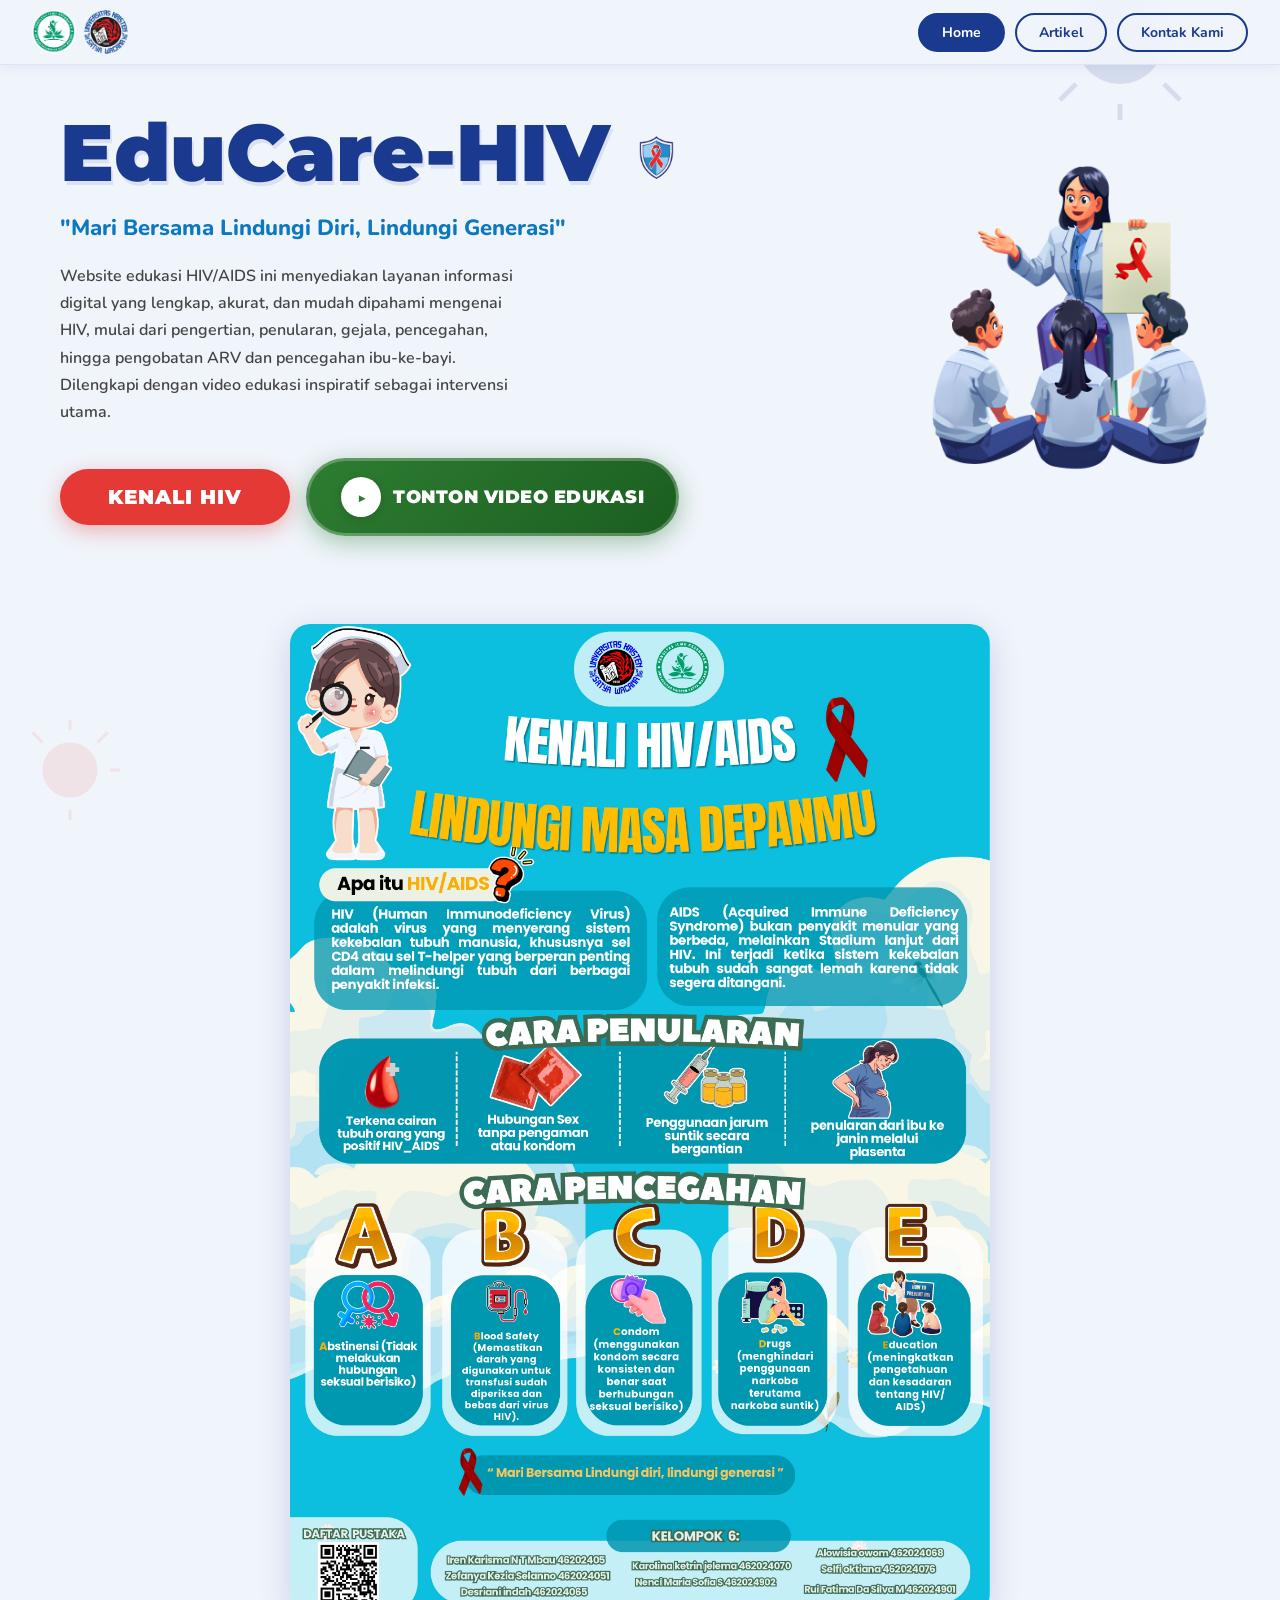
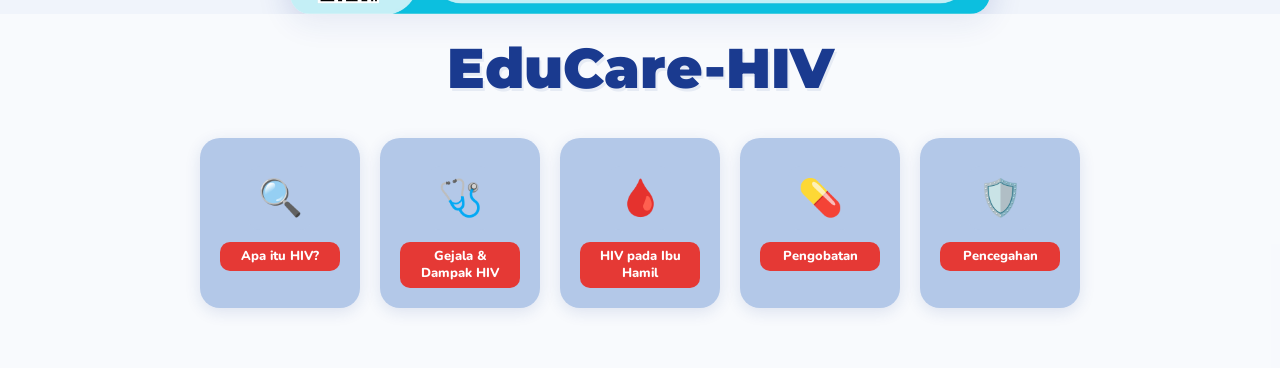
==== commit 3d2ecb34: "gambar persiai ada" ====
--- a/index.html
+++ b/index.html
@@ -31,7 +31,7 @@
 <div class="page active" id="page-home">
   <div class="hero" style="position:relative">
     <div class="hero-text">
-      <div class="hero-title">EduCare-HIV</div>
+       <div class="hero-title">EduCare-HIV <img src="gambar/2.png" style="width: 7%;"></div>  
       <div class="hero-subtitle"> "Mari Bersama Lindungi Diri, Lindungi Generasi"</div>
       <p class="hero-desc">Website edukasi HIV/AIDS ini menyediakan layanan informasi digital yang lengkap, akurat, dan mudah dipahami mengenai HIV, mulai dari pengertian, penularan, gejala, pencegahan, hingga pengobatan ARV dan pencegahan ibu-ke-bayi. Dilengkapi dengan video edukasi inspiratif sebagai intervensi utama.</p>
       <div style="display:flex; align-items:center; gap:16px; flex-wrap:wrap;">
@@ -465,3 +465,4 @@
 </script>
 </body>
 </html>
+
--- a/style.css
+++ b/style.css
@@ -117,7 +117,7 @@
   .acc-panel-text li { margin-bottom: 2px; }
 
   .anggota { text-align: center; width: 100px; }
-  .foto-anggota { width: 90px; height: 100px; border-radius: 10%; object-fit: cover; border: 3px solid #ddd; }
+  .foto-anggota { width: 80px; height: 100px; border-radius: 10%; object-fit: cover; border: 3px solid #ddd; }
   .nama { font-weight: 700; margin-top: 6px; font-size: 13px; }
   .email { color: red; font-size: 12px; font-weight: 700; margin-top: 4px; max-width: 120px; word-wrap: break-word; overflow-wrap: break-word; line-height: 1.3; }
 
@@ -217,15 +217,23 @@
     .acc-content { padding: 16px; }
 
     /* Accordion content: gambar + teks jadi vertikal */
-    .acc-content-text { display: block !important; }
-    .acc-content-text > div[style*="flex"] {
-      width: 100% !important; flex: unset !important;
-      min-width: unset !important; max-width: 100% !important;
-    }
+    .acc-content-text { display: flex !important; flex-direction: column !important; }
+    .acc-content-text > div[style] {
+      flex: unset !important;
+      width: 100% !important;
+      min-width: unset !important;
+      max-width: 100% !important;
+    }
+
+    /* FIX UTAMA: gambar portrait tidak terpotong */
     .acc-body img {
-      width: 100% !important; height: 180px !important;
-      object-fit: cover !important; border-radius: 8px !important;
-      margin-bottom: 12px !important; aspect-ratio: unset !important;
+      width: 60% !important;
+      height: auto !important;        /* tinggi mengikuti proporsi asli gambar */
+      object-fit: contain !important; /* gambar tampil utuh, tidak dipotong */
+      border-radius: 8px !important;
+      margin: 0 auto 12px !important;
+      display: block !important;
+      aspect-ratio: unset !important;
     }
 
     /* ACC ROW */
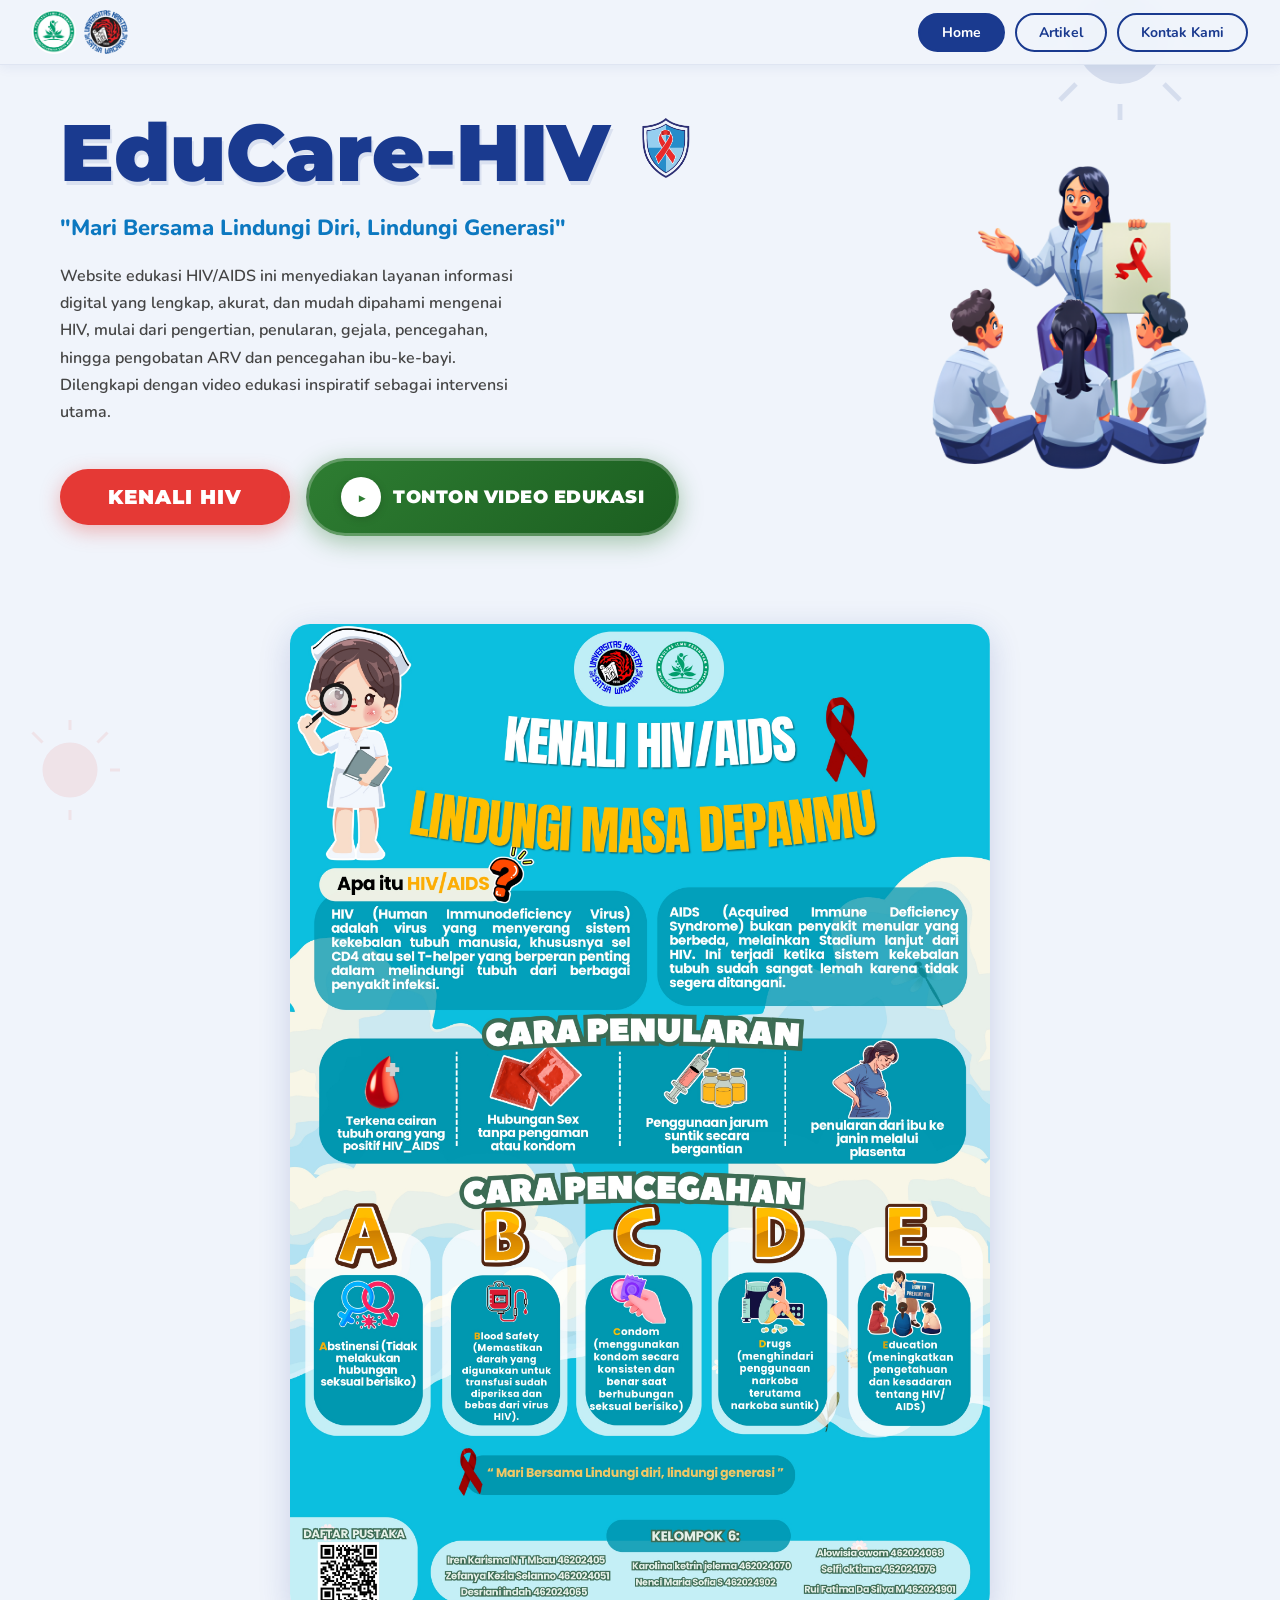
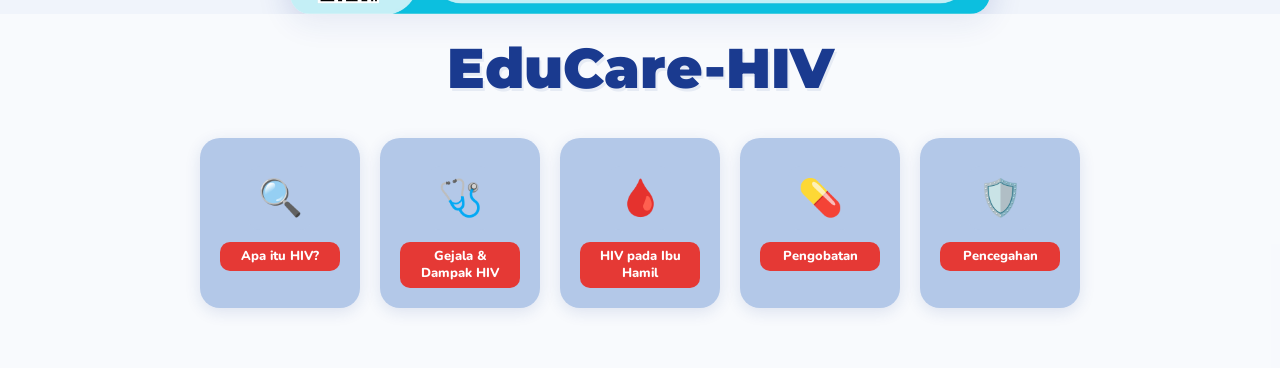
==== commit fe785bc1: "Update index.html" ====
--- a/index.html
+++ b/index.html
@@ -31,7 +31,7 @@
 <div class="page active" id="page-home">
   <div class="hero" style="position:relative">
     <div class="hero-text">
-       <div class="hero-title">EduCare-HIV <img src="gambar/2.png" style="width: 7%;"></div>  
+       <div class="hero-title">EduCare-HIV <img src="gambar/2.png" style="width: 10%;"></div>  
       <div class="hero-subtitle"> "Mari Bersama Lindungi Diri, Lindungi Generasi"</div>
       <p class="hero-desc">Website edukasi HIV/AIDS ini menyediakan layanan informasi digital yang lengkap, akurat, dan mudah dipahami mengenai HIV, mulai dari pengertian, penularan, gejala, pencegahan, hingga pengobatan ARV dan pencegahan ibu-ke-bayi. Dilengkapi dengan video edukasi inspiratif sebagai intervensi utama.</p>
       <div style="display:flex; align-items:center; gap:16px; flex-wrap:wrap;">
@@ -466,3 +466,4 @@
 </body>
 </html>
 
+
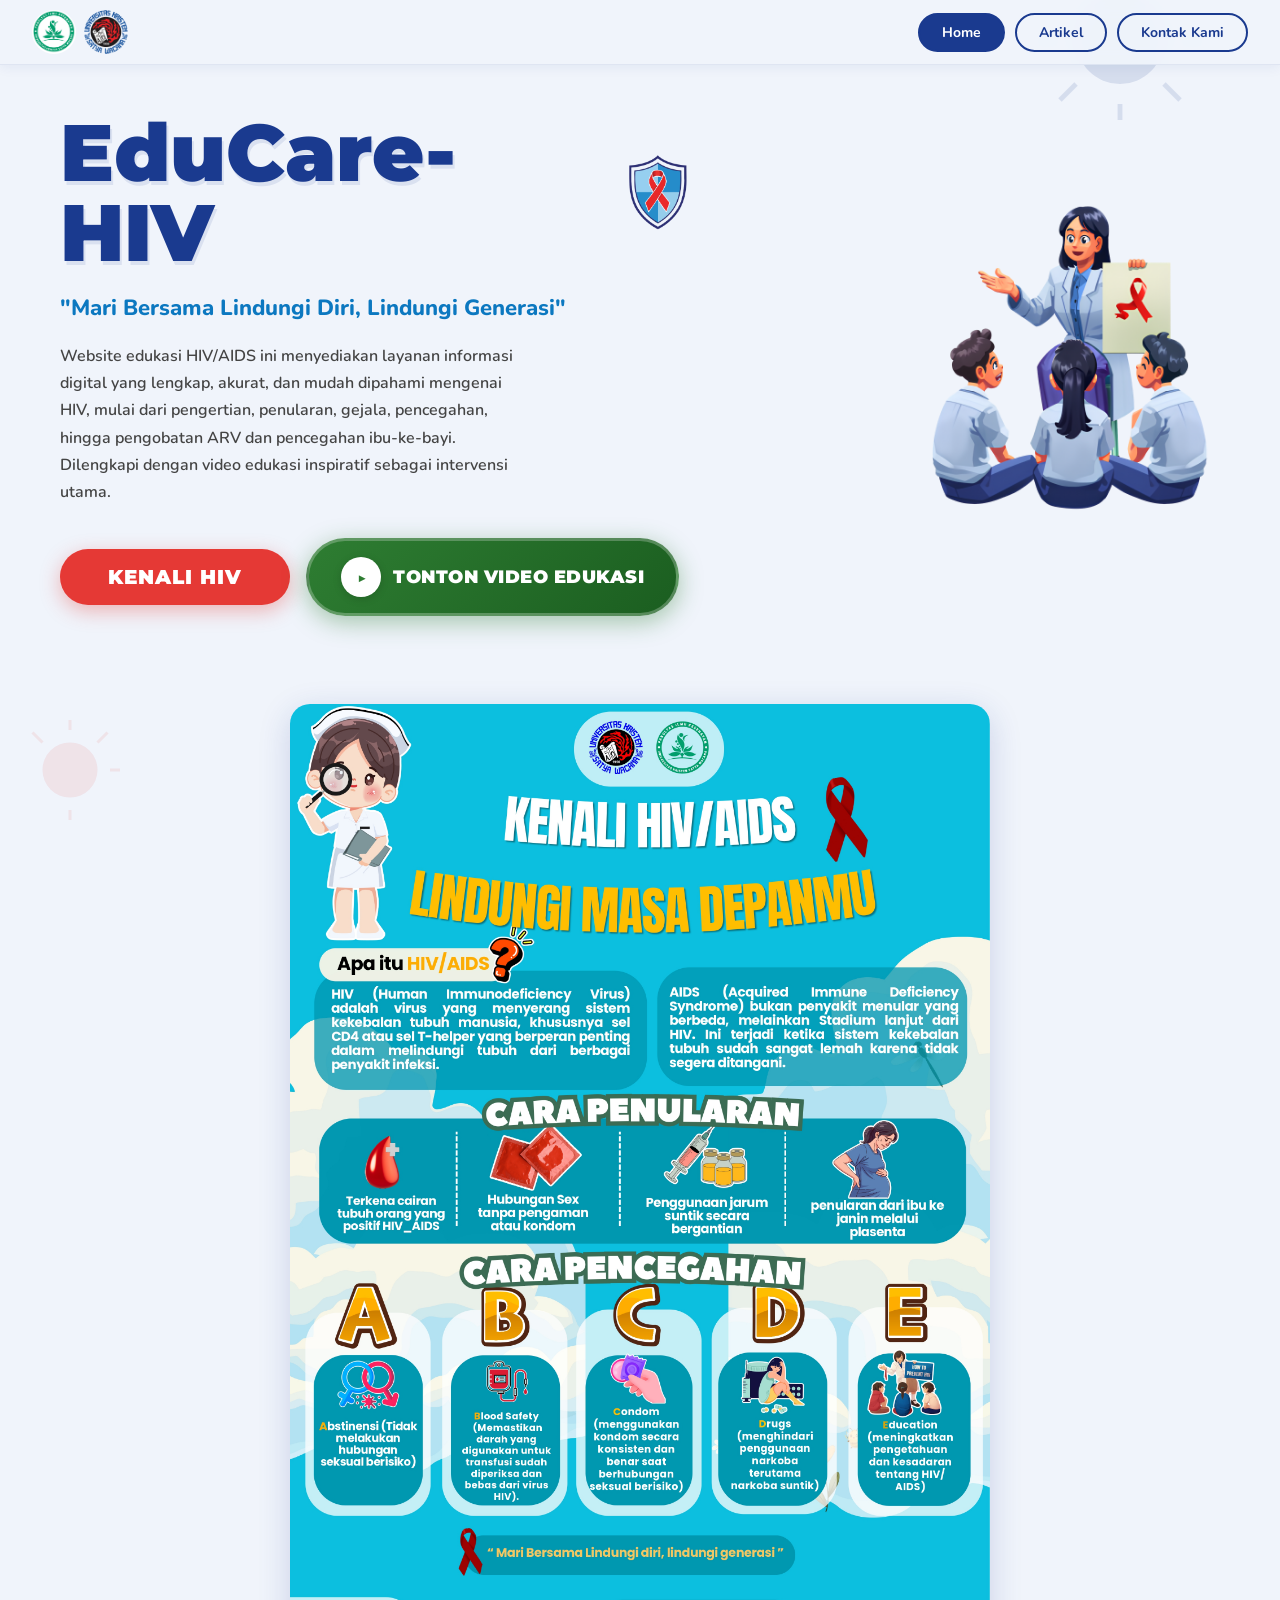
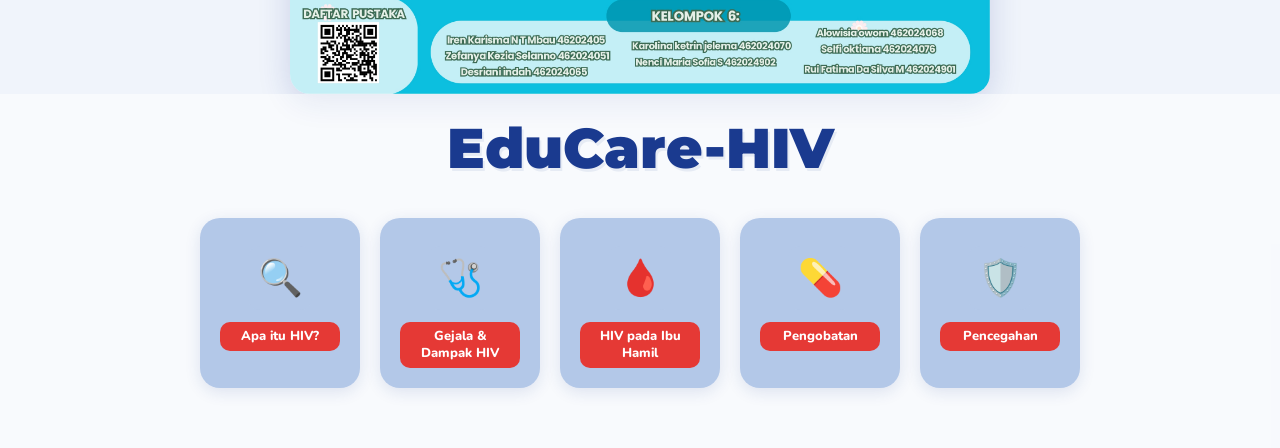
==== commit e8b28409: "Update index.html" ====
--- a/index.html
+++ b/index.html
@@ -31,7 +31,10 @@
 <div class="page active" id="page-home">
   <div class="hero" style="position:relative">
     <div class="hero-text">
-       <div class="hero-title">EduCare-HIV <img src="gambar/2.png" style="width: 10%;"></div>  
+        <div class="hero-title" style="display:flex; align-items:center; gap:10px;">
+        EduCare-HIV
+       <img src="gambar/2.png" style="width: 80px; height:80px; object-fit:contain; vertical-align:middle;">
+        </div>  
       <div class="hero-subtitle"> "Mari Bersama Lindungi Diri, Lindungi Generasi"</div>
       <p class="hero-desc">Website edukasi HIV/AIDS ini menyediakan layanan informasi digital yang lengkap, akurat, dan mudah dipahami mengenai HIV, mulai dari pengertian, penularan, gejala, pencegahan, hingga pengobatan ARV dan pencegahan ibu-ke-bayi. Dilengkapi dengan video edukasi inspiratif sebagai intervensi utama.</p>
       <div style="display:flex; align-items:center; gap:16px; flex-wrap:wrap;">
@@ -467,3 +470,4 @@
 </html>
 
 
+
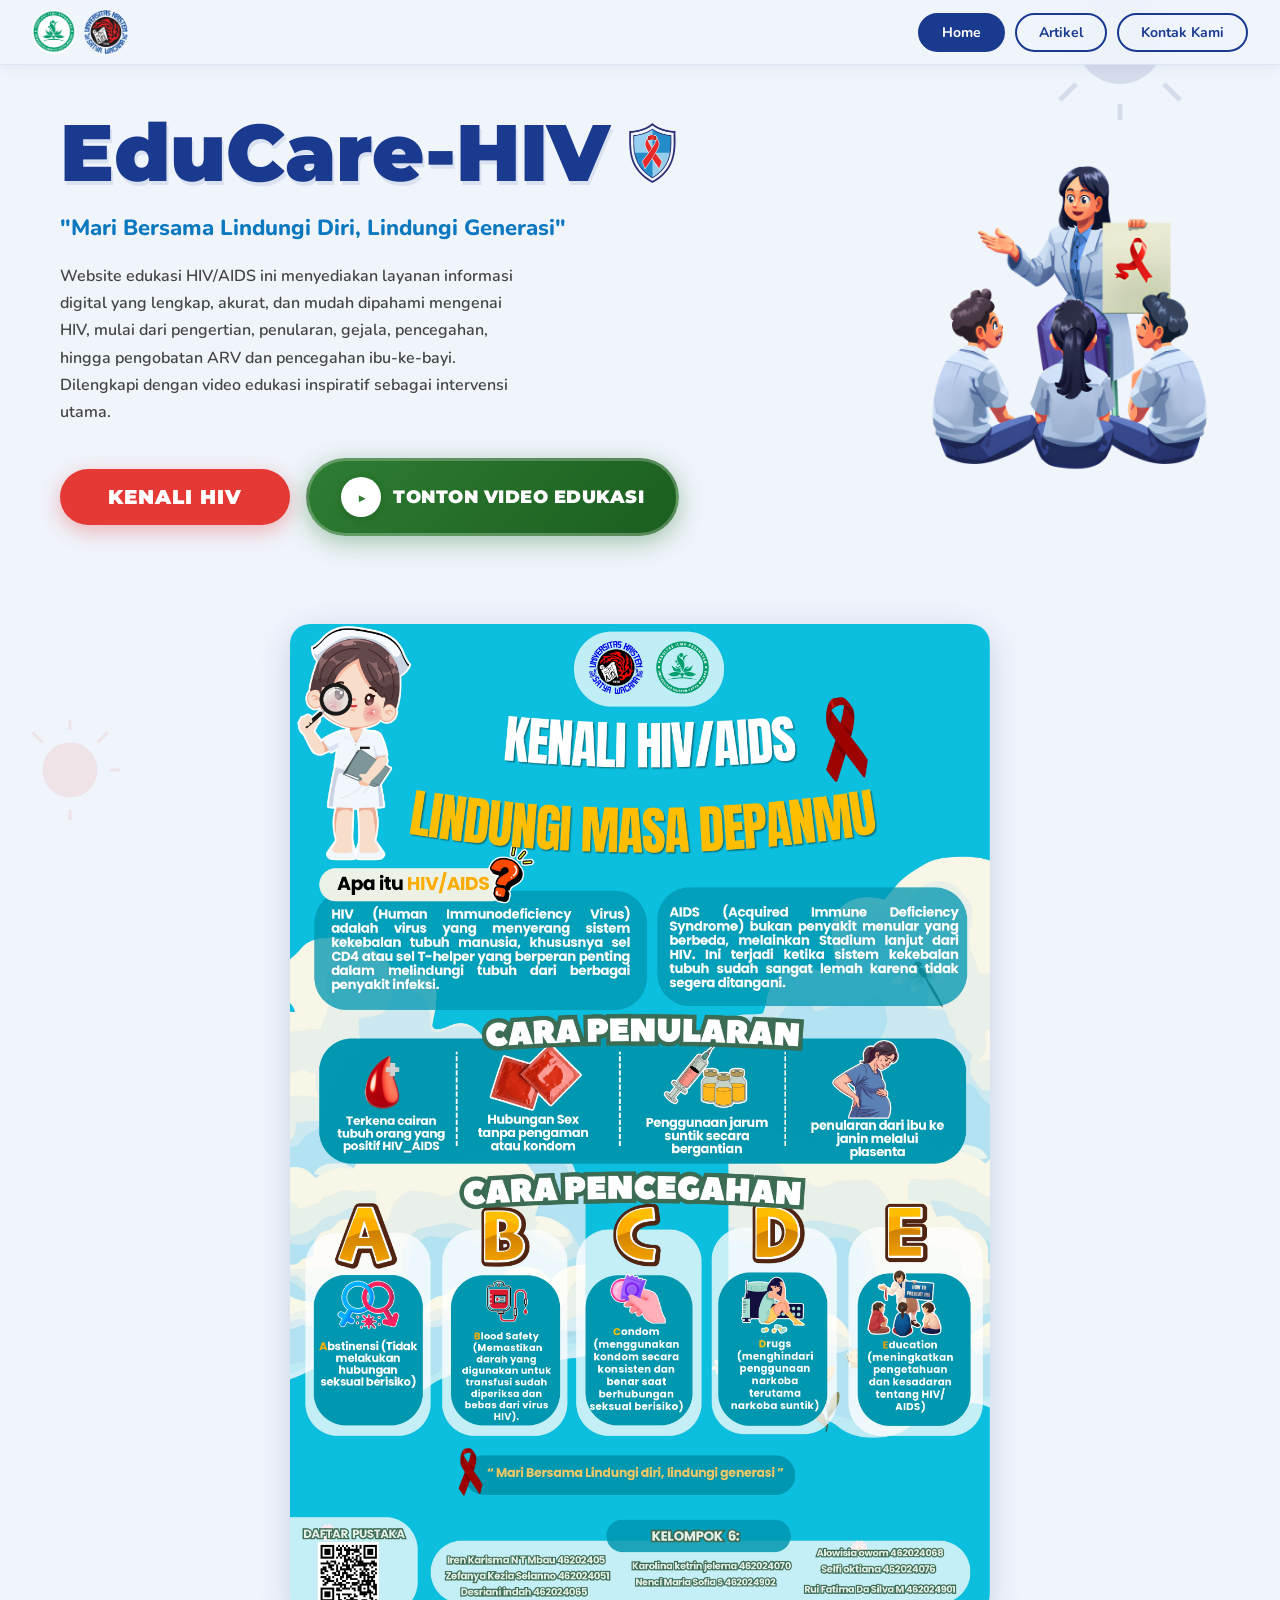
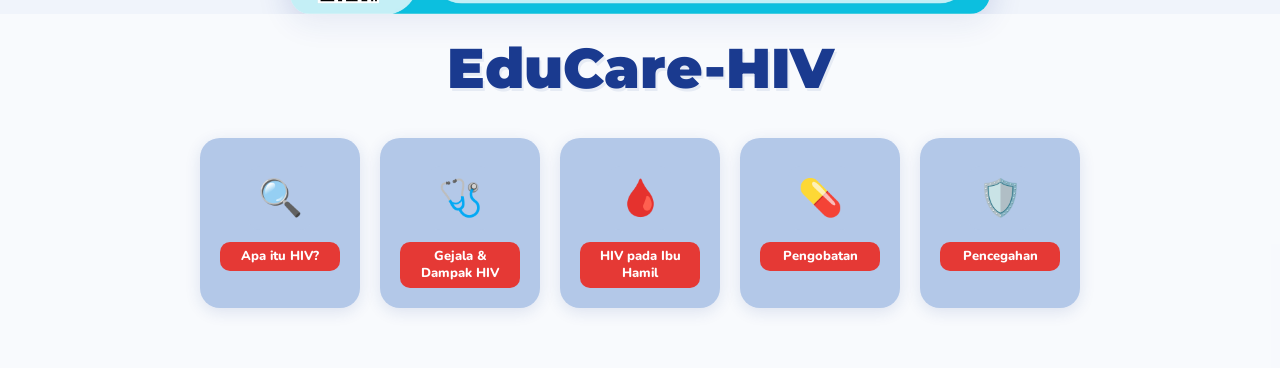
==== commit f03a8644: "Update index.html" ====
--- a/index.html
+++ b/index.html
@@ -33,7 +33,7 @@
     <div class="hero-text">
         <div class="hero-title" style="display:flex; align-items:center; gap:10px;">
         EduCare-HIV
-       <img src="gambar/2.png" style="width: 80px; height:80px; object-fit:contain; vertical-align:middle;">
+       <img src="gambar/2.png" style="width: 65px; height:65px; object-fit:contain; vertical-align:middle;">
         </div>  
       <div class="hero-subtitle"> "Mari Bersama Lindungi Diri, Lindungi Generasi"</div>
       <p class="hero-desc">Website edukasi HIV/AIDS ini menyediakan layanan informasi digital yang lengkap, akurat, dan mudah dipahami mengenai HIV, mulai dari pengertian, penularan, gejala, pencegahan, hingga pengobatan ARV dan pencegahan ibu-ke-bayi. Dilengkapi dengan video edukasi inspiratif sebagai intervensi utama.</p>
@@ -471,3 +471,4 @@
 
 
 
+
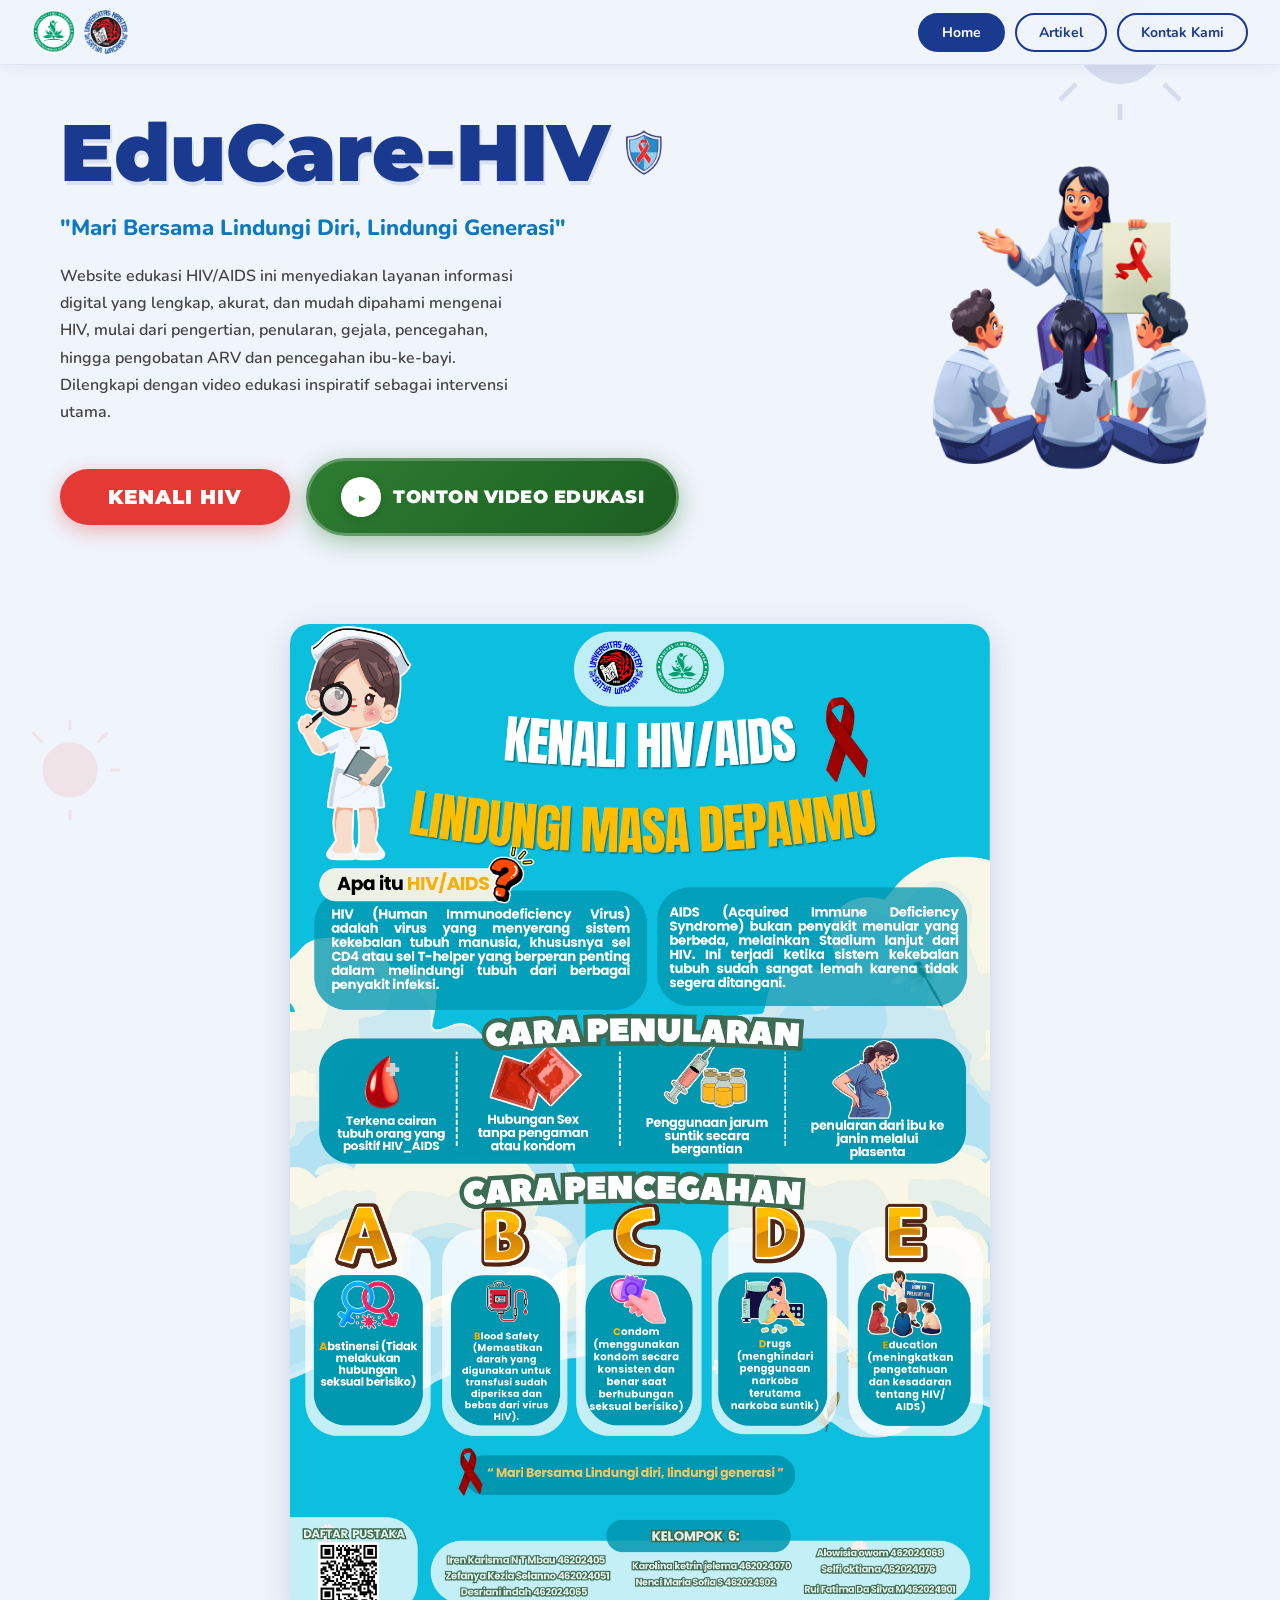
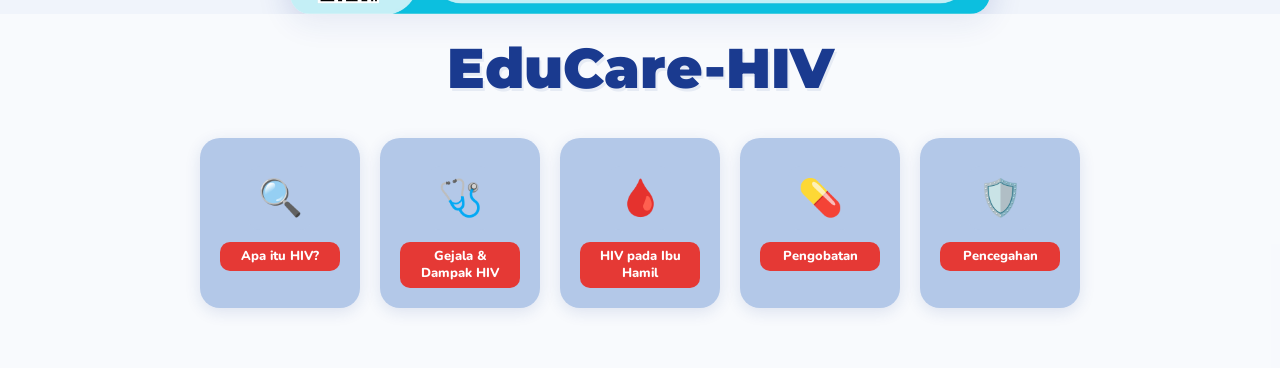
==== commit 4949be1b: "Update index.html" ====
--- a/index.html
+++ b/index.html
@@ -33,7 +33,7 @@
     <div class="hero-text">
         <div class="hero-title" style="display:flex; align-items:center; gap:10px;">
         EduCare-HIV
-       <img src="gambar/2.png" style="width: 65px; height:65px; object-fit:contain; vertical-align:middle;">
+       <img src="gambar/2.png" style="width: 48px; height:48px; object-fit:contain; vertical-align:middle;">
         </div>  
       <div class="hero-subtitle"> "Mari Bersama Lindungi Diri, Lindungi Generasi"</div>
       <p class="hero-desc">Website edukasi HIV/AIDS ini menyediakan layanan informasi digital yang lengkap, akurat, dan mudah dipahami mengenai HIV, mulai dari pengertian, penularan, gejala, pencegahan, hingga pengobatan ARV dan pencegahan ibu-ke-bayi. Dilengkapi dengan video edukasi inspiratif sebagai intervensi utama.</p>
@@ -472,3 +472,4 @@
 
 
 
+
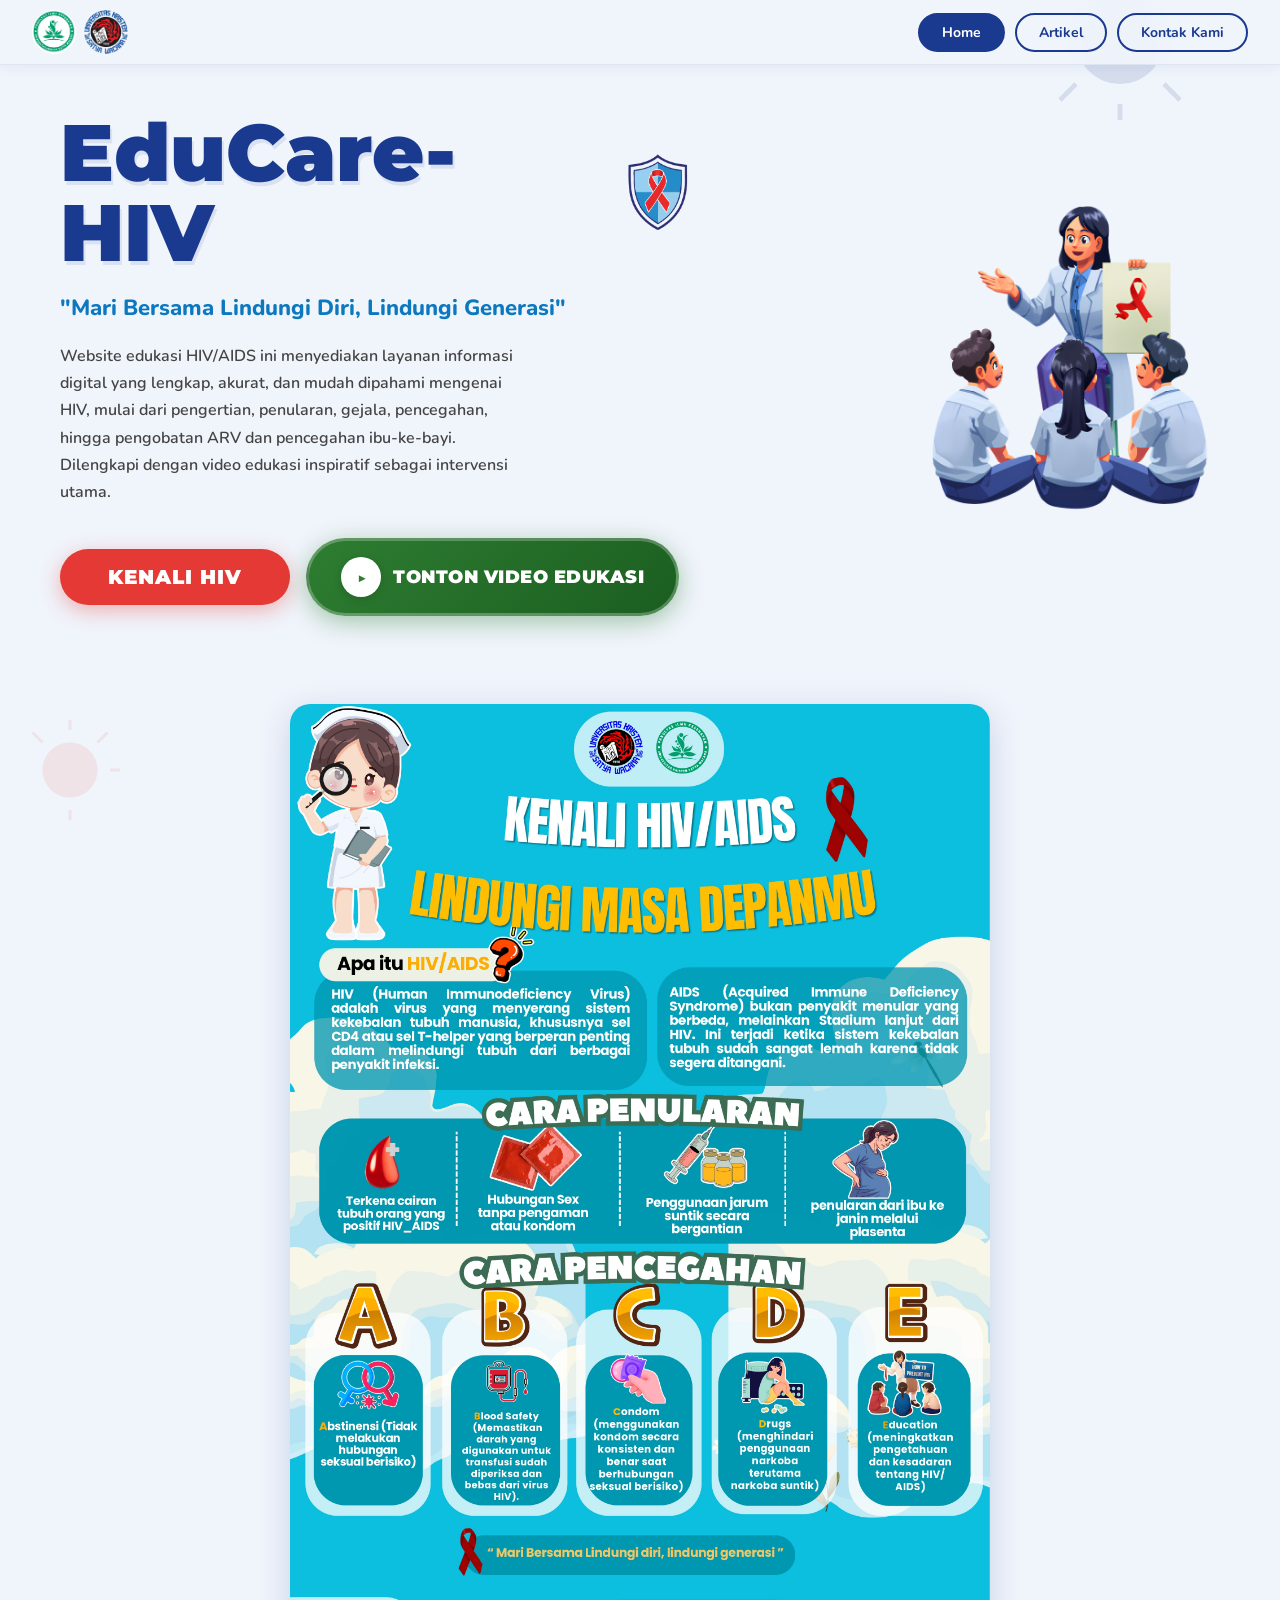
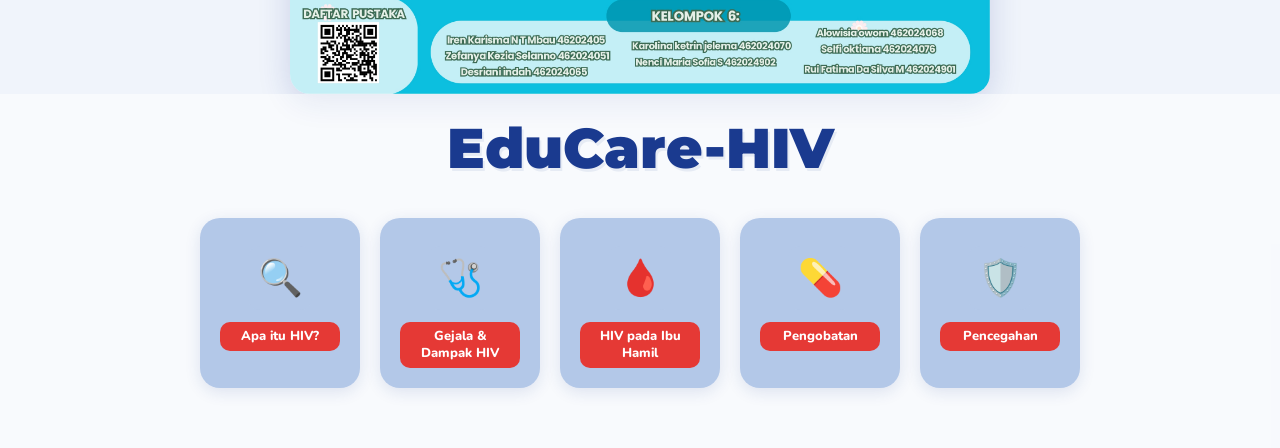
==== commit 5db2db25: "Update index.html" ====
--- a/index.html
+++ b/index.html
@@ -33,7 +33,7 @@
     <div class="hero-text">
         <div class="hero-title" style="display:flex; align-items:center; gap:10px;">
         EduCare-HIV
-       <img src="gambar/2.png" style="width: 48px; height:48px; object-fit:contain; vertical-align:middle;">
+       <img src="gambar/2.png" style="width: 80px">
         </div>  
       <div class="hero-subtitle"> "Mari Bersama Lindungi Diri, Lindungi Generasi"</div>
       <p class="hero-desc">Website edukasi HIV/AIDS ini menyediakan layanan informasi digital yang lengkap, akurat, dan mudah dipahami mengenai HIV, mulai dari pengertian, penularan, gejala, pencegahan, hingga pengobatan ARV dan pencegahan ibu-ke-bayi. Dilengkapi dengan video edukasi inspiratif sebagai intervensi utama.</p>
@@ -473,3 +473,5 @@
 
 
 
+
+
--- a/style.css
+++ b/style.css
@@ -186,6 +186,20 @@
       min-height: unset !important;
       text-align: center;
     }
+    /* Hero title mobile - gambar tetap sejajar */
+.hero-title {
+  display: flex !important;
+  align-items: center !important;
+  justify-content: center !important;
+  gap: 8px !important;
+  flex-wrap: nowrap !important;
+}
+.hero-title img {
+  width: 44px !important;
+  height: 44px !important;
+  object-fit: contain !important;
+  flex-shrink: 0 !important;
+}
     .hero-text { max-width: 100% !important; }
     .hero-title { font-size: 44px !important; margin-bottom: 12px; }
     .hero-subtitle { font-size: 15px !important; }
